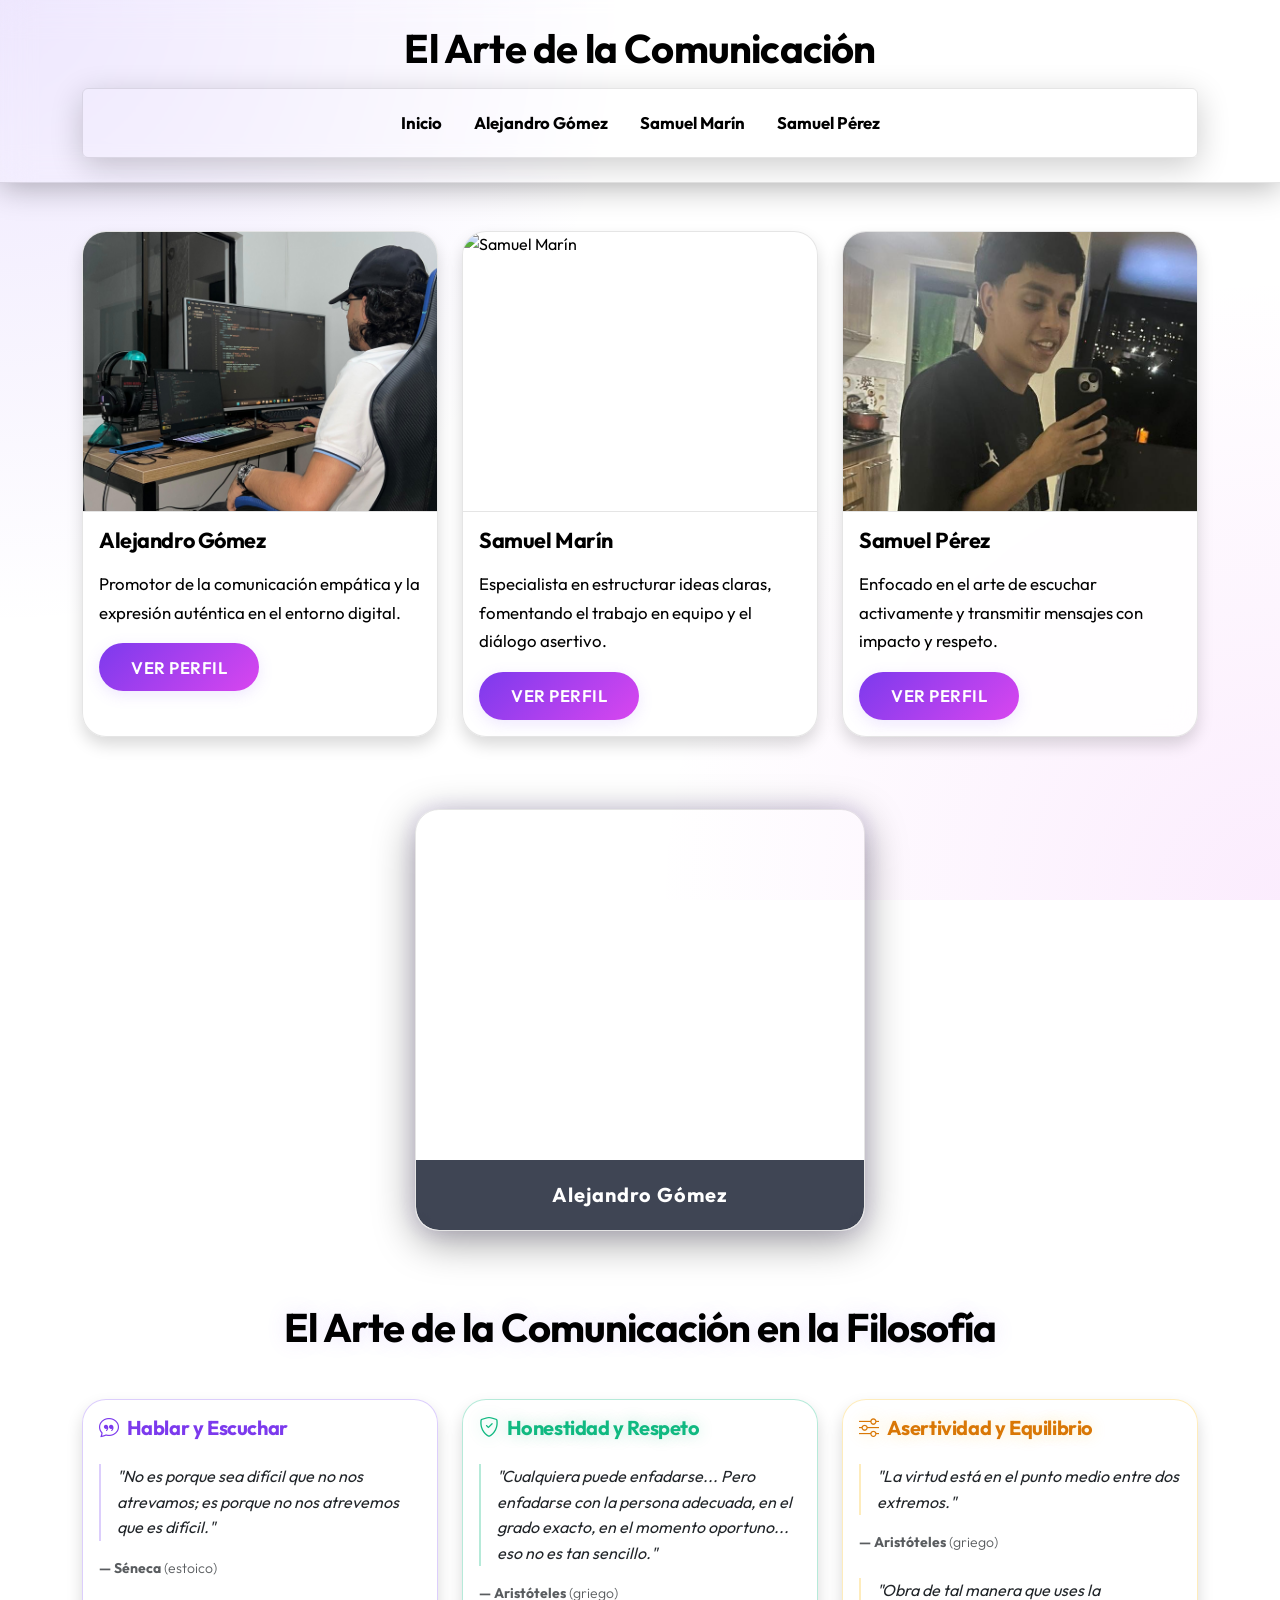
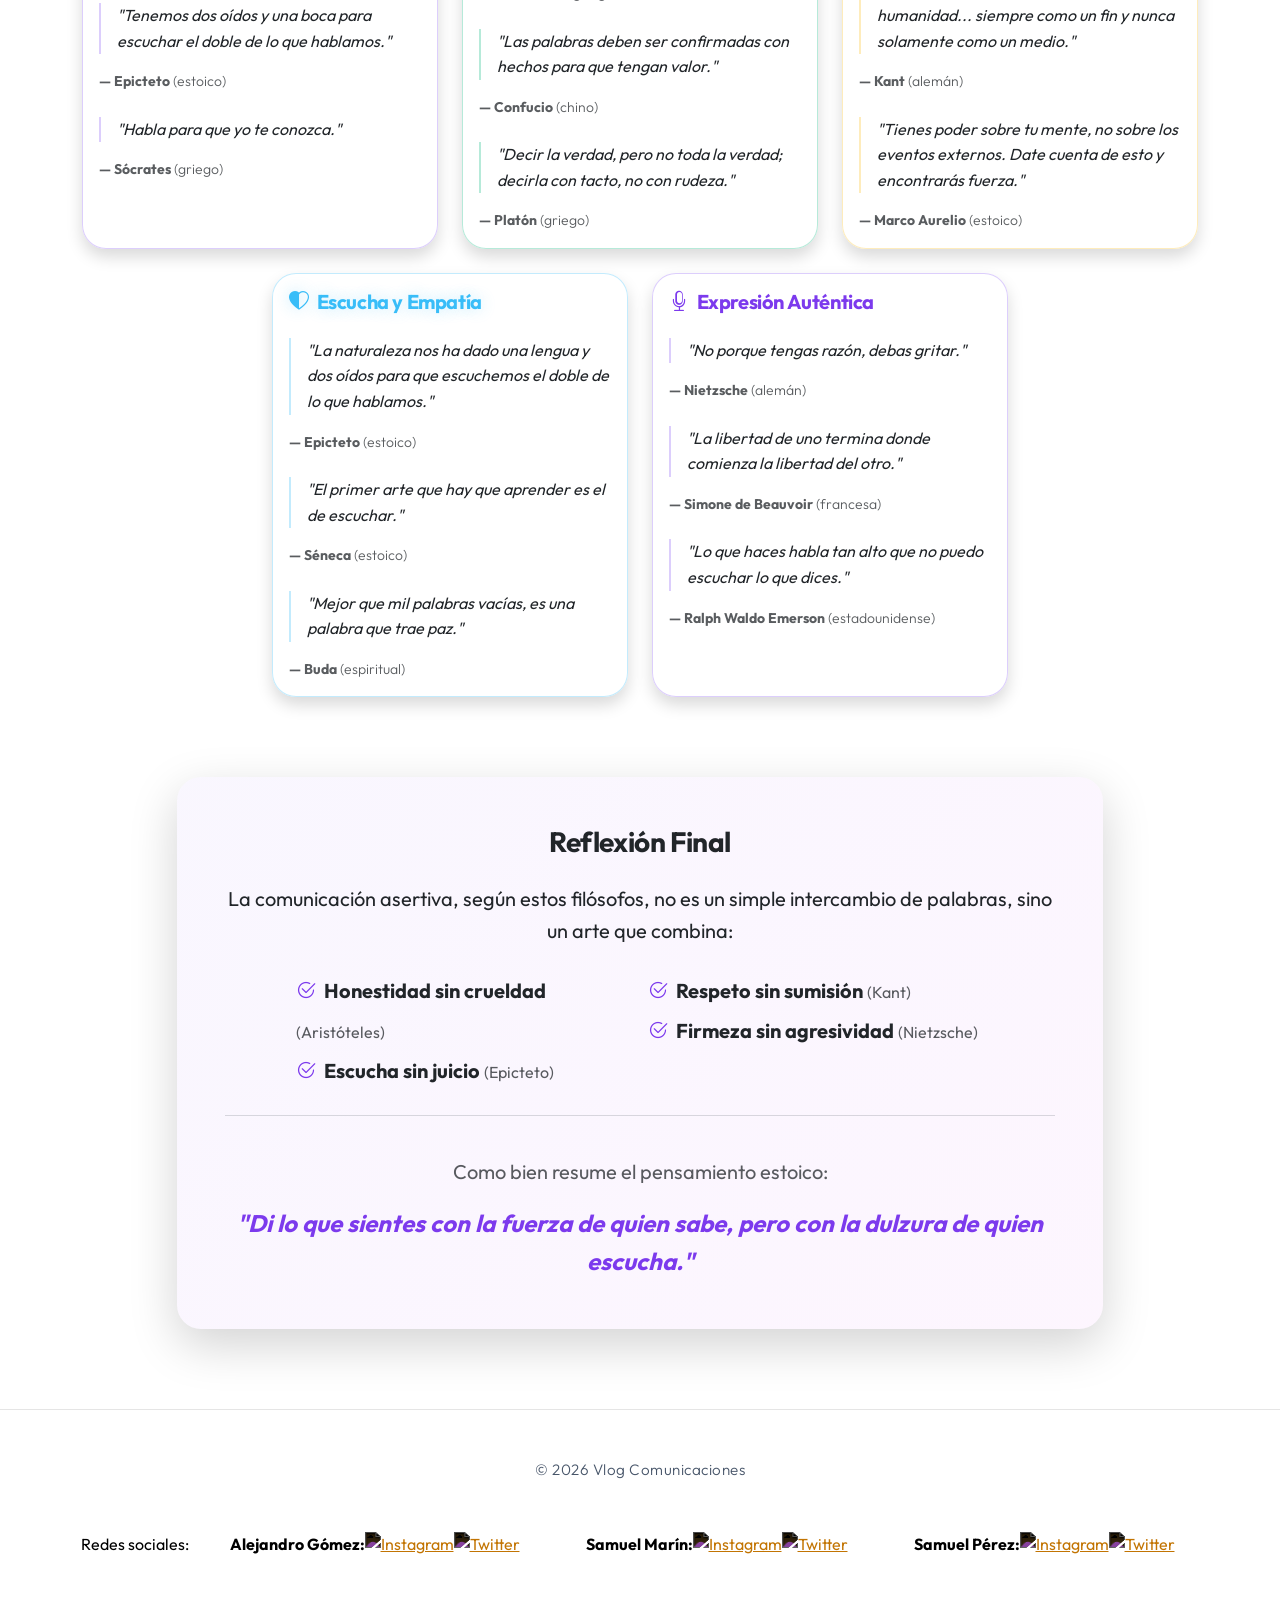
==== index.html @ f5688057 "Version 3" ====
<!DOCTYPE html>
<html lang="es">

<head>
    <meta charset="UTF-8">
    <meta name="viewport" content="width=device-width, initial-scale=1.0">
    <title>Vlog: El Arte de la Comunicación</title>
    <link href="https://cdn.jsdelivr.net/npm/bootstrap@5.3.2/dist/css/bootstrap.min.css" rel="stylesheet">
    <link rel="stylesheet" href="styles.css">
    <link rel="stylesheet" href="https://cdn.jsdelivr.net/npm/bootstrap-icons@1.11.3/font/bootstrap-icons.min.css">
    <script src="script.js"></script>
</head>

<body>
    <header class="bg-primary text-white py-4 mb-4">
        <div class="container">
            <a href="index.html" class="text-decoration-none d-block text-center">
                <h1 class="mb-3 fw-bolder text-center">El Arte de la Comunicación</h1>
            </a>
            <nav class="navbar navbar-expand-lg navbar-dark bg-primary rounded">
                <div class="container-fluid">
                    <a class="navbar-brand d-lg-none" href="index.html">Menú</a>
                    <button class="navbar-toggler" type="button" data-bs-toggle="collapse"
                        data-bs-target="#navbarIntegrantes" aria-controls="navbarIntegrantes" aria-expanded="false"
                        aria-label="Toggle navigation">
                        <span class="navbar-toggler-icon"></span>
                    </button>
                    <div class="collapse navbar-collapse" id="navbarIntegrantes">
                        <ul class="navbar-nav mx-auto mb-2 mb-lg-0 gap-3">
                            <li class="nav-item">
                                <a class="nav-link fw-bold" href="index.html">Inicio</a>
                            </li>
                            <li class="nav-item">
                                <a class="nav-link fw-bold" href="alejandro-gomez.html">Alejandro Gómez</a>
                            </li>
                            <li class="nav-item">
                                <a class="nav-link fw-bold" href="samuel-marin.html">Samuel Marín</a>
                            </li>
                            <li class="nav-item">
                                <a class="nav-link fw-bold" href="samuel-perez.html">Samuel Pérez</a>
                            </li>
                        </ul>
                    </div>
                </div>
            </nav>
        </div>
    </header>
    <main class="container my-5">
        <div class="row justify-content-center mb-5">
            <div class="col-md-4 mb-4">
                <div class="card h-100 shadow">
                    <img src="Alejo4.jpeg" class="card-img-top img-card-fixed" alt="Alejandro Gómez">
                    <div class="card-body">
                        <h5 class="card-title">Alejandro Gómez</h5>
                        <p class="card-text">Promotor de la comunicación empática y la expresión auténtica en el entorno
                            digital.</p>
                        <a href="alejandro-gomez.html" class="btn btn-primary">Ver perfil</a>
                    </div>
                </div>
            </div>
            <div class="col-md-4 mb-4">
                <div class="card h-100 shadow">
                    <img src="SamuelM.png" class="card-img-top img-card-fixed" alt="Samuel Marín">
                    <div class="card-body">
                        <h5 class="card-title">Samuel Marín</h5>
                        <p class="card-text">Especialista en estructurar ideas claras, fomentando el trabajo en equipo y
                            el diálogo asertivo.</p>
                        <a href="samuel-marin.html" class="btn btn-primary">Ver perfil</a>
                    </div>
                </div>
            </div>
            <div class="col-md-4 mb-4">
                <div class="card h-100 shadow">
                    <img src="SamuelP.jpg" class="card-img-top img-card-fixed" alt="Samuel Pérez">
                    <div class="card-body">
                        <h5 class="card-title">Samuel Pérez</h5>
                        <p class="card-text">Enfocado en el arte de escuchar activamente y transmitir mensajes con
                            impacto y respeto.</p>
                        <a href="samuel-perez.html" class="btn btn-primary">Ver perfil</a>
                    </div>
                </div>
            </div>
        </div>
        <!-- Slider de fotos de los integrantes -->
        <div class="d-flex justify-content-center my-5">
            <div id="sliderFotos" class="slider-fotos">
                <img id="sliderImg" src="Alejo3.png" alt="Foto integrante"
                    class="img-fluid rounded shadow slider-img-fixed">
                <div class="slider-caption text-center mt-2" id="sliderCaption">Alejandro Gómez</div>
            </div>
        </div>

        <!-- Nueva sección de Frases Filosóficas -->
        <section class="mt-5 pt-4">
            <h2 class="text-center mb-5 fw-bold display-6"
                style="letter-spacing: -1px; text-shadow: 0 0 20px var(--primary-glow);">El Arte de la Comunicación en
                la Filosofía</h2>
            <div class="row justify-content-center g-4">

                <div class="col-md-6 col-lg-4">
                    <div class="card h-100 shadow border-primary">
                        <div class="card-body">
                            <h4 class="card-title text-primary mb-4" style="font-size: 1.25rem;"><i
                                    class="bi bi-chat-quote me-2"></i>Hablar y Escuchar</h4>
                            <blockquote class="mb-4">
                                <p class="fst-italic text-dark border-start border-2 border-primary ps-3">"No es porque
                                    sea difícil que no nos atrevamos; es porque no nos atrevemos que es difícil."</p>
                                <div class="text-muted mt-2 small fw-bold">— Séneca <span
                                        class="fw-light">(estoico)</span></div>
                            </blockquote>
                            <blockquote class="mb-4">
                                <p class="fst-italic text-dark border-start border-2 border-primary ps-3">"Tenemos dos
                                    oídos y una boca para escuchar el doble de lo que hablamos."</p>
                                <div class="text-muted mt-2 small fw-bold">— Epicteto <span
                                        class="fw-light">(estoico)</span></div>
                            </blockquote>
                            <blockquote class="mb-0">
                                <p class="fst-italic text-dark border-start border-2 border-primary ps-3">"Habla para
                                    que yo te conozca."</p>
                                <div class="text-muted mt-2 small fw-bold">— Sócrates <span
                                        class="fw-light">(griego)</span></div>
                            </blockquote>
                        </div>
                    </div>
                </div>

                <div class="col-md-6 col-lg-4">
                    <div class="card h-100 shadow border-success">
                        <div class="card-body">
                            <h4 class="card-title text-success mb-4" style="font-size: 1.25rem;"><i
                                    class="bi bi-shield-check me-2"></i>Honestidad y Respeto</h4>
                            <blockquote class="mb-4">
                                <p class="fst-italic text-dark border-start border-2 border-success ps-3">"Cualquiera
                                    puede enfadarse... Pero enfadarse con la persona adecuada, en el grado exacto, en el
                                    momento oportuno... eso no es tan sencillo."</p>
                                <div class="text-muted mt-2 small fw-bold">— Aristóteles <span
                                        class="fw-light">(griego)</span></div>
                            </blockquote>
                            <blockquote class="mb-4">
                                <p class="fst-italic text-dark border-start border-2 border-success ps-3">"Las palabras
                                    deben ser confirmadas con hechos para que tengan valor."</p>
                                <div class="text-muted mt-2 small fw-bold">— Confucio <span
                                        class="fw-light">(chino)</span></div>
                            </blockquote>
                            <blockquote class="mb-0">
                                <p class="fst-italic text-dark border-start border-2 border-success ps-3">"Decir la
                                    verdad, pero no toda la verdad; decirla con tacto, no con rudeza."</p>
                                <div class="text-muted mt-2 small fw-bold">— Platón <span
                                        class="fw-light">(griego)</span></div>
                            </blockquote>
                        </div>
                    </div>
                </div>

                <div class="col-md-6 col-lg-4">
                    <div class="card h-100 shadow border-warning">
                        <div class="card-body">
                            <h4 class="card-title text-warning mb-4" style="font-size: 1.25rem;"><i
                                    class="bi bi-sliders me-2"></i>Asertividad y Equilibrio</h4>
                            <blockquote class="mb-4">
                                <p class="fst-italic text-dark border-start border-2 border-warning ps-3">"La virtud
                                    está en el punto medio entre dos extremos."</p>
                                <div class="text-muted mt-2 small fw-bold">— Aristóteles <span
                                        class="fw-light">(griego)</span></div>
                            </blockquote>
                            <blockquote class="mb-4">
                                <p class="fst-italic text-dark border-start border-2 border-warning ps-3">"Obra de tal
                                    manera que uses la humanidad... siempre como un fin y nunca solamente como un
                                    medio."</p>
                                <div class="text-muted mt-2 small fw-bold">— Kant <span class="fw-light">(alemán)</span>
                                </div>
                            </blockquote>
                            <blockquote class="mb-0">
                                <p class="fst-italic text-dark border-start border-2 border-warning ps-3">"Tienes poder
                                    sobre tu mente, no sobre los eventos externos. Date cuenta de esto y encontrarás
                                    fuerza."</p>
                                <div class="text-muted mt-2 small fw-bold">— Marco Aurelio <span
                                        class="fw-light">(estoico)</span></div>
                            </blockquote>
                        </div>
                    </div>
                </div>

                <div class="col-md-6 col-lg-4">
                    <div class="card h-100 shadow border-info">
                        <div class="card-body">
                            <h4 class="card-title text-info mb-4" style="font-size: 1.25rem;"><i
                                    class="bi bi-heart-half me-2"></i>Escucha y Empatía</h4>
                            <blockquote class="mb-4">
                                <p class="fst-italic text-dark border-start border-2 border-info ps-3">"La naturaleza
                                    nos ha dado una lengua y dos oídos para que escuchemos el doble de lo que hablamos."
                                </p>
                                <div class="text-muted mt-2 small fw-bold">— Epicteto <span
                                        class="fw-light">(estoico)</span></div>
                            </blockquote>
                            <blockquote class="mb-4">
                                <p class="fst-italic text-dark border-start border-2 border-info ps-3">"El primer arte
                                    que hay que aprender es el de escuchar."</p>
                                <div class="text-muted mt-2 small fw-bold">— Séneca <span
                                        class="fw-light">(estoico)</span></div>
                            </blockquote>
                            <blockquote class="mb-0">
                                <p class="fst-italic text-dark border-start border-2 border-info ps-3">"Mejor que mil
                                    palabras vacías, es una palabra que trae paz."</p>
                                <div class="text-muted mt-2 small fw-bold">— Buda <span
                                        class="fw-light">(espiritual)</span></div>
                            </blockquote>
                        </div>
                    </div>
                </div>

                <div class="col-md-6 col-lg-4">
                    <div class="card h-100 shadow border-primary">
                        <div class="card-body">
                            <h4 class="card-title text-primary mb-4" style="font-size: 1.25rem;"><i
                                    class="bi bi-mic me-2"></i>Expresión Auténtica</h4>
                            <blockquote class="mb-4">
                                <p class="fst-italic text-dark border-start border-2 border-primary ps-3">"No porque
                                    tengas razón, debas gritar."</p>
                                <div class="text-muted mt-2 small fw-bold">— Nietzsche <span
                                        class="fw-light">(alemán)</span></div>
                            </blockquote>
                            <blockquote class="mb-4">
                                <p class="fst-italic text-dark border-start border-2 border-primary ps-3">"La libertad
                                    de uno termina donde comienza la libertad del otro."</p>
                                <div class="text-muted mt-2 small fw-bold">— Simone de Beauvoir <span
                                        class="fw-light">(francesa)</span></div>
                            </blockquote>
                            <blockquote class="mb-0">
                                <p class="fst-italic text-dark border-start border-2 border-primary ps-3">"Lo que haces
                                    habla tan alto que no puedo escuchar lo que dices."</p>
                                <div class="text-muted mt-2 small fw-bold">— Ralph Waldo Emerson <span
                                        class="fw-light">(estadounidense)</span></div>
                            </blockquote>
                        </div>
                    </div>
                </div>

            </div>
        </section>

        <!-- Reflexión Final -->
        <div class="row justify-content-center mt-5 mb-4">
            <div class="col-lg-10">
                <div class="card shadow-lg border-0"
                    style="background: linear-gradient(135deg, rgba(139, 92, 246, 0.05), rgba(217, 70, 239, 0.05)); backdrop-filter: blur(10px);">
                    <div class="card-body p-4 p-md-5 text-center">
                        <h3 class="fw-bold mb-4 text-dark">Reflexión Final</h3>
                        <p class="fs-5 mb-4 text-dark">La comunicación asertiva, según estos filósofos, no es un simple
                            intercambio de palabras, sino un arte que combina:</p>

                        <div class="row justify-content-center text-start mb-4 g-3">
                            <div class="col-md-6 col-lg-5">
                                <ul class="list-unstyled fs-5 mb-0" style="line-height: 2;">
                                    <li class="text-dark"><i
                                            class="bi bi-check2-circle text-primary me-2"></i><strong>Honestidad sin
                                            crueldad</strong> <span class="text-muted fs-6">(Aristóteles)</span></li>
                                    <li class="text-dark"><i
                                            class="bi bi-check2-circle text-primary me-2"></i><strong>Escucha sin
                                            juicio</strong> <span class="text-muted fs-6">(Epicteto)</span></li>
                                </ul>
                            </div>
                            <div class="col-md-6 col-lg-5">
                                <ul class="list-unstyled fs-5 mb-0" style="line-height: 2;">
                                    <li class="text-dark"><i
                                            class="bi bi-check2-circle text-primary me-2"></i><strong>Respeto sin
                                            sumisión</strong> <span class="text-muted fs-6">(Kant)</span></li>
                                    <li class="text-dark"><i
                                            class="bi bi-check2-circle text-primary me-2"></i><strong>Firmeza sin
                                            agresividad</strong> <span class="text-muted fs-6">(Nietzsche)</span></li>
                                </ul>
                            </div>
                        </div>

                        <hr class="my-4 border-secondary opacity-25">

                        <div class="mt-4 pt-3">
                            <p class="fs-5 text-muted mb-3">Como bien resume el pensamiento estoico:</p>
                            <blockquote class="blockquote mb-0">
                                <p class="fst-italic fw-bold fs-4" style="color: #7c3aed;">"Di lo que sientes con la
                                    fuerza de quien sabe, pero con la dulzura de quien escucha."</p>
                            </blockquote>
                        </div>
                    </div>
                </div>
            </div>
        </div>
    </main>
    <footer>
        <p>&copy; 2026 Vlog Comunicaciones</p>
        <div class="redes-footer">
            <span>Redes sociales:</span>
            <div class="redes-integrante">
                <strong>Alejandro Gómez:</strong>
                <a href="https://www.instagram.com/mansa_musa_04/" target="_blank" title="Instagram Alejandro Gómez">
                    <img src="https://cdn.jsdelivr.net/gh/simple-icons/simple-icons/icons/instagram.svg" alt="Instagram"
                        class="icono-red">
                </a>
                <a href="https://twitter.com/alejandrogomez" target="_blank" title="Twitter Alejandro Gómez">
                    <img src="https://cdn.jsdelivr.net/gh/simple-icons/simple-icons/icons/twitter.svg" alt="Twitter"
                        class="icono-red">
                </a>
            </div>
            <div class="redes-integrante">
                <strong>Samuel Marín:</strong>
                <a href="https://instagram.com/samuelmarin" target="_blank" title="Instagram Samuel Marín">
                    <img src="https://cdn.jsdelivr.net/gh/simple-icons/simple-icons/icons/instagram.svg" alt="Instagram"
                        class="icono-red">
                </a>
                <a href="https://twitter.com/samuelmarin" target="_blank" title="Twitter Samuel Marín">
                    <img src="https://cdn.jsdelivr.net/gh/simple-icons/simple-icons/icons/twitter.svg" alt="Twitter"
                        class="icono-red">
                </a>
            </div>
            <div class="redes-integrante">
                <strong>Samuel Pérez:</strong>
                <a href="https://instagram.com/samuelperez" target="_blank" title="Instagram Samuel Pérez">
                    <img src="https://cdn.jsdelivr.net/gh/simple-icons/simple-icons/icons/instagram.svg" alt="Instagram"
                        class="icono-red">
                </a>
                <a href="https://twitter.com/samuelperez" target="_blank" title="Twitter Samuel Pérez">
                    <img src="https://cdn.jsdelivr.net/gh/simple-icons/simple-icons/icons/twitter.svg" alt="Twitter"
                        class="icono-red">
                </a>
            </div>
        </div>
    </footer>

</body>

</html>
<script src="https://cdn.jsdelivr.net/npm/bootstrap@5.3.2/dist/js/bootstrap.bundle.min.js"></script>
---- styles.css ----
@import url('https://fonts.googleapis.com/css2?family=Outfit:wght@300;400;500;600;700;800&family=Inter:wght@300;400;500;600&display=swap');

/* ====== CONFIGURACIÓN BASE Y VARIABLES ====== */
:root {
    --bg-dark: #ffffff;
    --bg-darker: #f8fafc;
    --primary-glow: rgba(139, 92, 246, 0.15);
    --secondary-glow: rgba(217, 70, 239, 0.15);
    --glass-bg: rgba(255, 255, 255, 0.85);
    --glass-border: rgba(0, 0, 0, 0.1);
    --text-light: #000000;
    --text-muted: #475569;
    --accent-gold: #d97706;
    --accent-purple: #7c3aed;
    --accent-pink: #d946ef;
}

body {
    font-family: 'Outfit', 'Inter', sans-serif;
    margin: 0;
    padding: 0;
    background-color: var(--bg-dark);
    background-image: radial-gradient(circle at top left, rgba(139, 92, 246, 0.15) 0%, transparent 40%),
        radial-gradient(circle at bottom right, rgba(217, 70, 239, 0.1) 0%, transparent 40%);
    background-attachment: fixed;
    color: var(--text-light);
    line-height: 1.6;
}

/* ====== TIPOGRAFÍA Y ENCABEZADOS ====== */
h1,
h2,
h3,
h4,
h5,
h6 {
    font-family: 'Outfit', sans-serif;
    font-weight: 700;
    letter-spacing: -0.02em;
    color: #000000;
}

header h1 {
    color: #000000 !important;
    background: none !important;
    -webkit-text-fill-color: initial !important;
    text-shadow: none !important;
}

h1.display-5 {
    background: linear-gradient(135deg, var(--accent-purple), var(--accent-pink));
    -webkit-background-clip: text;
    background-clip: text;
    -webkit-text-fill-color: transparent;
    text-shadow: 0 0 30px var(--primary-glow);
}

/* ====== HEADER Y NAVBAR (REEMPLAZANDO .bg-primary) ====== */
header.bg-primary,
.navbar.bg-primary {
    background: transparent !important;
}

header {
    background: var(--glass-bg);
    backdrop-filter: blur(16px);
    -webkit-backdrop-filter: blur(16px);
    border-bottom: 1px solid var(--glass-border);
    padding: 1.5rem 0 !important;
    position: sticky;
    top: 0;
    z-index: 1000;
    box-shadow: 0 4px 30px rgba(0, 0, 0, 0.3);
}

.navbar {
    background: rgba(15, 23, 42, 0.5) !important;
    backdrop-filter: blur(10px);
    border: 1px solid var(--glass-border);
    border-radius: 1.5rem;
    padding: 0.8rem 1.5rem;
    box-shadow: 0 8px 32px rgba(0, 0, 0, 0.2);
}

.navbar-brand {
    font-weight: 700;
    font-size: 1.4rem;
    color: #000000 !important;
    letter-spacing: 0.5px;
}

.navbar-nav .nav-link {
    color: #000000 !important;
    font-size: 1.05rem;
    font-weight: 500;
    padding: 0.5rem 1.2rem;
    border-radius: 0.8rem;
    transition: all 0.3s cubic-bezier(0.4, 0, 0.2, 1);
}

.navbar-nav .nav-link:hover,
.navbar-nav .nav-link.active {
    color: var(--text-light) !important;
    background: rgba(255, 255, 255, 0.05);
    transform: translateY(-2px);
    text-shadow: 0 0 12px rgba(255, 255, 255, 0.3);
}

.navbar-toggler {
    border-color: var(--glass-border);
}

.navbar-toggler-icon {
    filter: invert(1);
}

/* ====== CONTENEDOR PRINCIPAL ====== */
main.container {
    position: relative;
    z-index: 1;
}

/* ====== CARDS (GLASSMORPHISM) ====== */
.card {
    background: var(--glass-bg);
    backdrop-filter: blur(12px);
    -webkit-backdrop-filter: blur(12px);
    border: 1px solid var(--glass-border);
    border-radius: 1.5rem;
    box-shadow: 0 8px 32px rgba(0, 0, 0, 0.2);
    overflow: hidden;
    transition: all 0.4s cubic-bezier(0.175, 0.885, 0.32, 1.275);
    color: var(--text-light);
}

.card:hover {
    transform: translateY(-8px) scale(1.02);
    box-shadow: 0 15px 40px rgba(0, 0, 0, 0.4), 0 0 20px var(--primary-glow);
    border-color: rgba(139, 92, 246, 0.3);
}

.card-title {
    font-weight: 700;
    font-size: 1.35rem;
    color: #000000;
    margin-bottom: 1rem;
}

.card-title.text-primary {
    color: var(--accent-purple) !important;
}

.card-title.text-success {
    color: #10b981 !important;
    text-shadow: 0 0 15px rgba(16, 185, 129, 0.3);
}

.card-title.text-info {
    color: #38bdf8 !important;
    text-shadow: 0 0 15px rgba(56, 189, 248, 0.3);
}

.card-title.text-warning {
    color: var(--accent-gold) !important;
    text-shadow: 0 0 15px rgba(251, 191, 36, 0.3);
}

.card-text {
    color: var(--text-light);
    font-size: 1.05rem;
    line-height: 1.7;
}

/* Imágenes fijas para las cards */
.img-card-fixed,
.slider-img-fixed {
    object-fit: cover;
    width: 100%;
    height: 280px;
    border-bottom: 1px solid var(--glass-border);
    transition: transform 0.5s ease, opacity 0.4s ease-in-out;
}

.card:hover .img-card-fixed {
    transform: scale(1.05);
}

.img-thumbnail.rounded-circle {
    border: 3px solid var(--accent-purple);
    padding: 0.25rem;
    background-color: var(--glass-bg);
    box-shadow: 0 0 20px var(--primary-glow);
}

/* ====== BOTONES ====== */
.btn-primary {
    background: linear-gradient(135deg, var(--accent-purple) 0%, var(--accent-pink) 100%);
    border: none;
    border-radius: 2rem;
    padding: 0.7rem 2rem;
    font-weight: 600;
    font-size: 1.05rem;
    color: #fff;
    letter-spacing: 0.5px;
    box-shadow: 0 4px 15px var(--primary-glow);
    transition: all 0.3s ease;
    text-transform: uppercase;
}

.btn-primary:hover,
.btn-primary:active,
.btn-primary:focus {
    background: linear-gradient(135deg, var(--accent-pink) 0%, var(--accent-purple) 100%);
    transform: translateY(-3px);
    box-shadow: 0 8px 25px var(--secondary-glow);
    color: #fff !important;
}

/* ====== LIST GROUP (Ajustes para evidencias) ====== */
.list-group-item {
    background: transparent !important;
    border: none;
    border-bottom: 1px solid var(--glass-border);
    padding: 1.2rem 1rem;
    transition: all 0.3s ease;
}

.list-group-item:last-child {
    border-bottom: none;
}

.list-group-item a {
    color: var(--text-light);
    text-decoration: none;
    font-weight: 500;
    font-size: 1.1rem;
    transition: all 0.2s ease;
    display: inline-block;
}

.list-group-item:hover {
    background: rgba(255, 255, 255, 0.03) !important;
    padding-left: 1.5rem;
}

.list-group-item a:hover {
    color: var(--accent-pink);
    text-shadow: 0 0 10px rgba(217, 70, 239, 0.5);
}

/* ====== SLIDER Y ACORDEONES ====== */
.slider-fotos {
    position: relative;
    width: 100%;
    max-width: 450px;
    margin: 0 auto;
    border-radius: 1.5rem;
    overflow: hidden;
    box-shadow: 0 10px 40px rgba(0, 0, 0, 0.4), 0 0 20px var(--primary-glow);
    border: 1px solid var(--glass-border);
}

.slider-img-fixed {
    height: 350px;
    border-radius: 0;
}

.slider-caption {
    background: rgba(15, 23, 42, 0.8);
    backdrop-filter: blur(10px);
    padding: 1.2rem;
    font-size: 1.25rem;
    font-weight: 700;
    color: #fff;
    letter-spacing: 1px;
    margin-top: 0 !important;
}



/* ====== FOOTER ====== */
footer {
    background: transparent !important;
    border-top: 1px solid var(--glass-border);
    padding: 3rem 0 2rem 0 !important;
    margin-top: 5rem !important;
    border-radius: 0 !important;
    box-shadow: none;
    display: flex;
    flex-direction: column;
    align-items: center;
}

footer p {
    font-size: 0.95rem;
    font-weight: 300;
    color: var(--text-muted);
    margin-bottom: 2rem;
    letter-spacing: 0.5px;
    background: none;
    -webkit-text-fill-color: initial;
    text-shadow: none;
}

.redes-footer {
    display: flex;
    flex-wrap: wrap;
    align-items: center;
    justify-content: center;
    gap: 1rem;
    width: 100%;
    padding: 0 1rem;
}

.redes-integrante {
    display: inline-flex;
    align-items: center;
    background: rgba(255, 255, 255, 0.03);
    padding: 0.5rem 1rem;
    border-radius: 2rem;
    border: 1px solid rgba(255, 255, 255, 0.05);
    margin: 0.5rem;
    transition: all 0.3s;
}

.redes-integrante:hover {
    background: rgba(139, 92, 246, 0.1);
    border-color: rgba(139, 92, 246, 0.3);
    box-shadow: 0 0 15px var(--primary-glow);
}

.icono-red {
    width: 24px;
    height: 24px;
    filter: invert(1) brightness(0.8);
    transition: all 0.3s ease;
}

.icono-red:hover {
    filter: invert(1) brightness(1) drop-shadow(0 0 8px var(--accent-pink));
    transform: scale(1.2) rotate(-5deg);
}



/* ====== UTILIDADES ADICIONALES ====== */
.text-primary {
    color: var(--accent-purple) !important;
}

.border-primary {
    border-color: rgba(139, 92, 246, 0.3) !important;
}

.border-success {
    border-color: rgba(16, 185, 129, 0.3) !important;
}

.border-info {
    border-color: rgba(56, 189, 248, 0.3) !important;
}

.border-warning {
    border-color: rgba(251, 191, 36, 0.3) !important;
}

/* Espaciado Premium entre secciones (perfiles de integrantes) */
main section {
    margin-bottom: 5rem !important;
}

/* Responsive adjustments */
@media (max-width: 768px) {

    header,
    footer {
        border-radius: 0;
    }

    .card:hover {
        transform: translateY(-3px);
    }

    .slider-fotos {
        width: 92vw;
    }

    /* Redes responsivas en el footer */
    .redes-footer {
        flex-direction: column;
        gap: 0.8rem;
    }
    
    .redes-integrante {
        width: 100%;
        justify-content: center;
        margin: 0;
    }
}
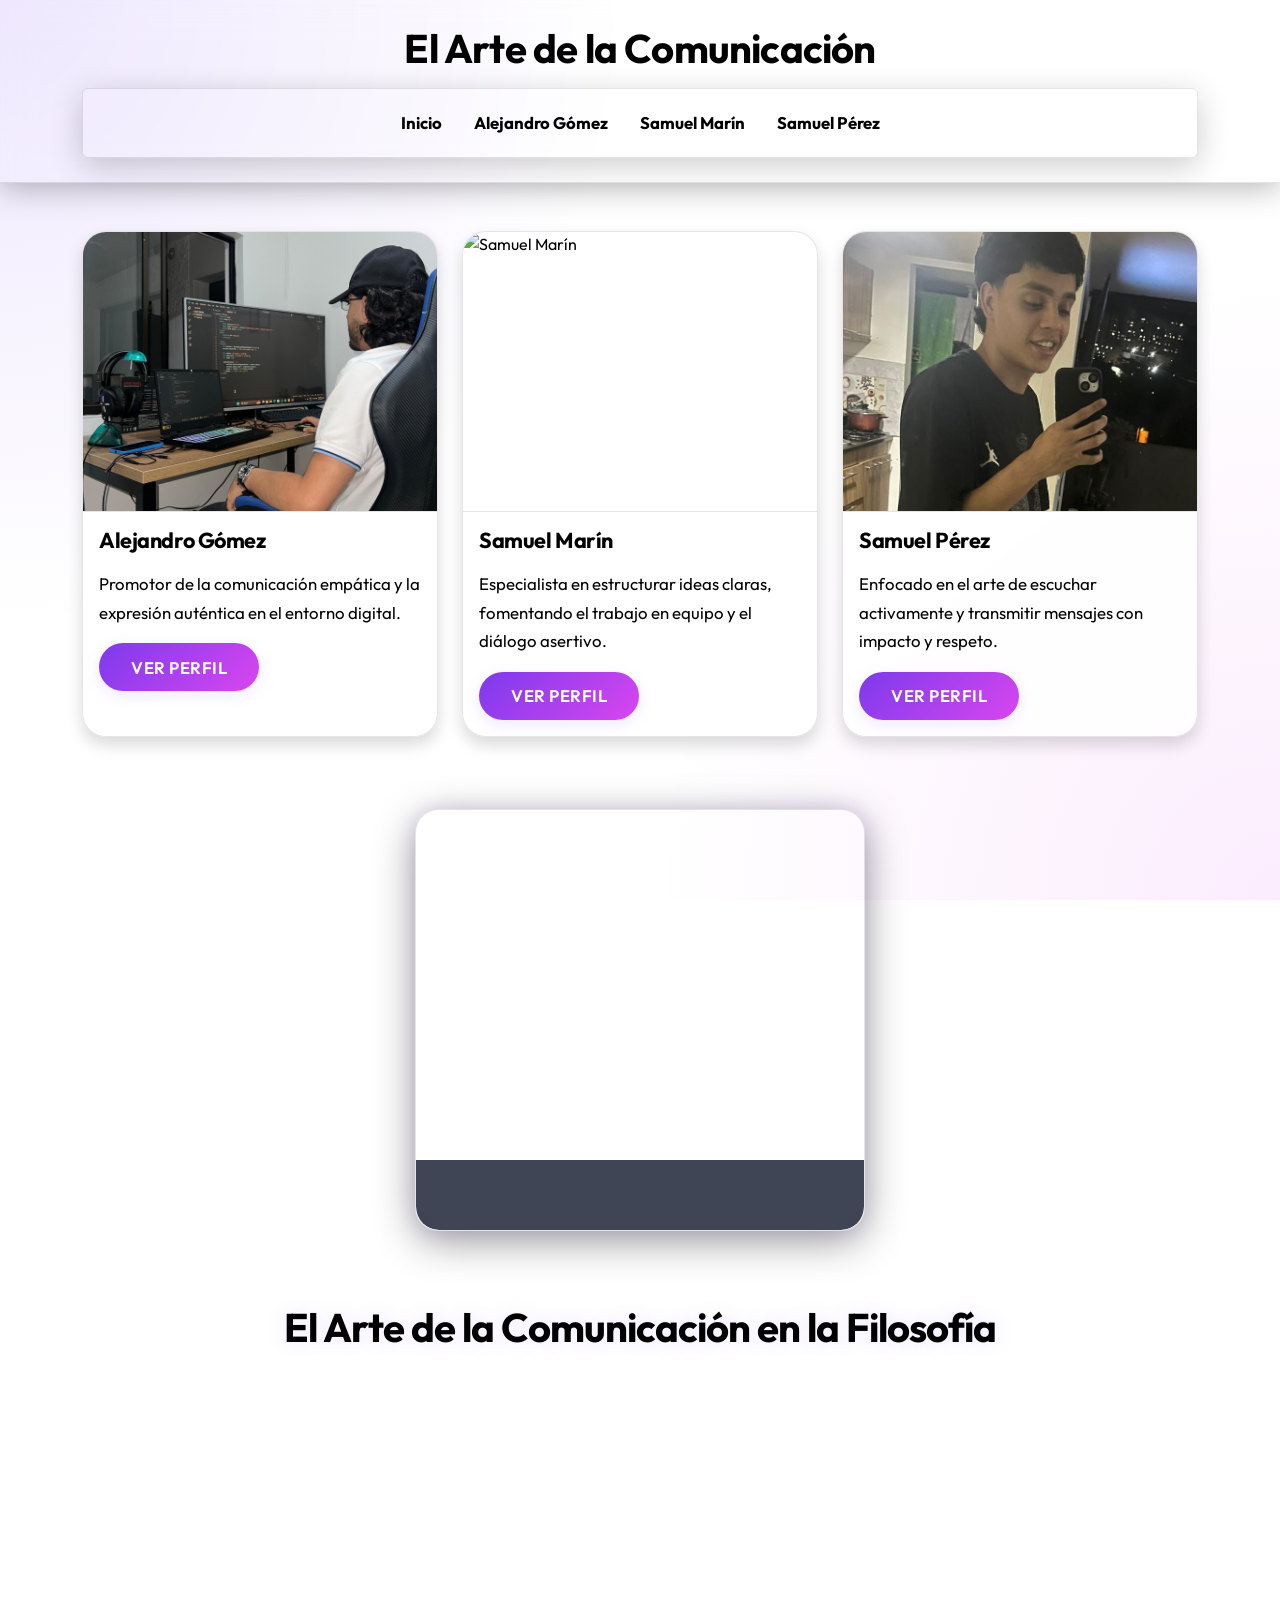
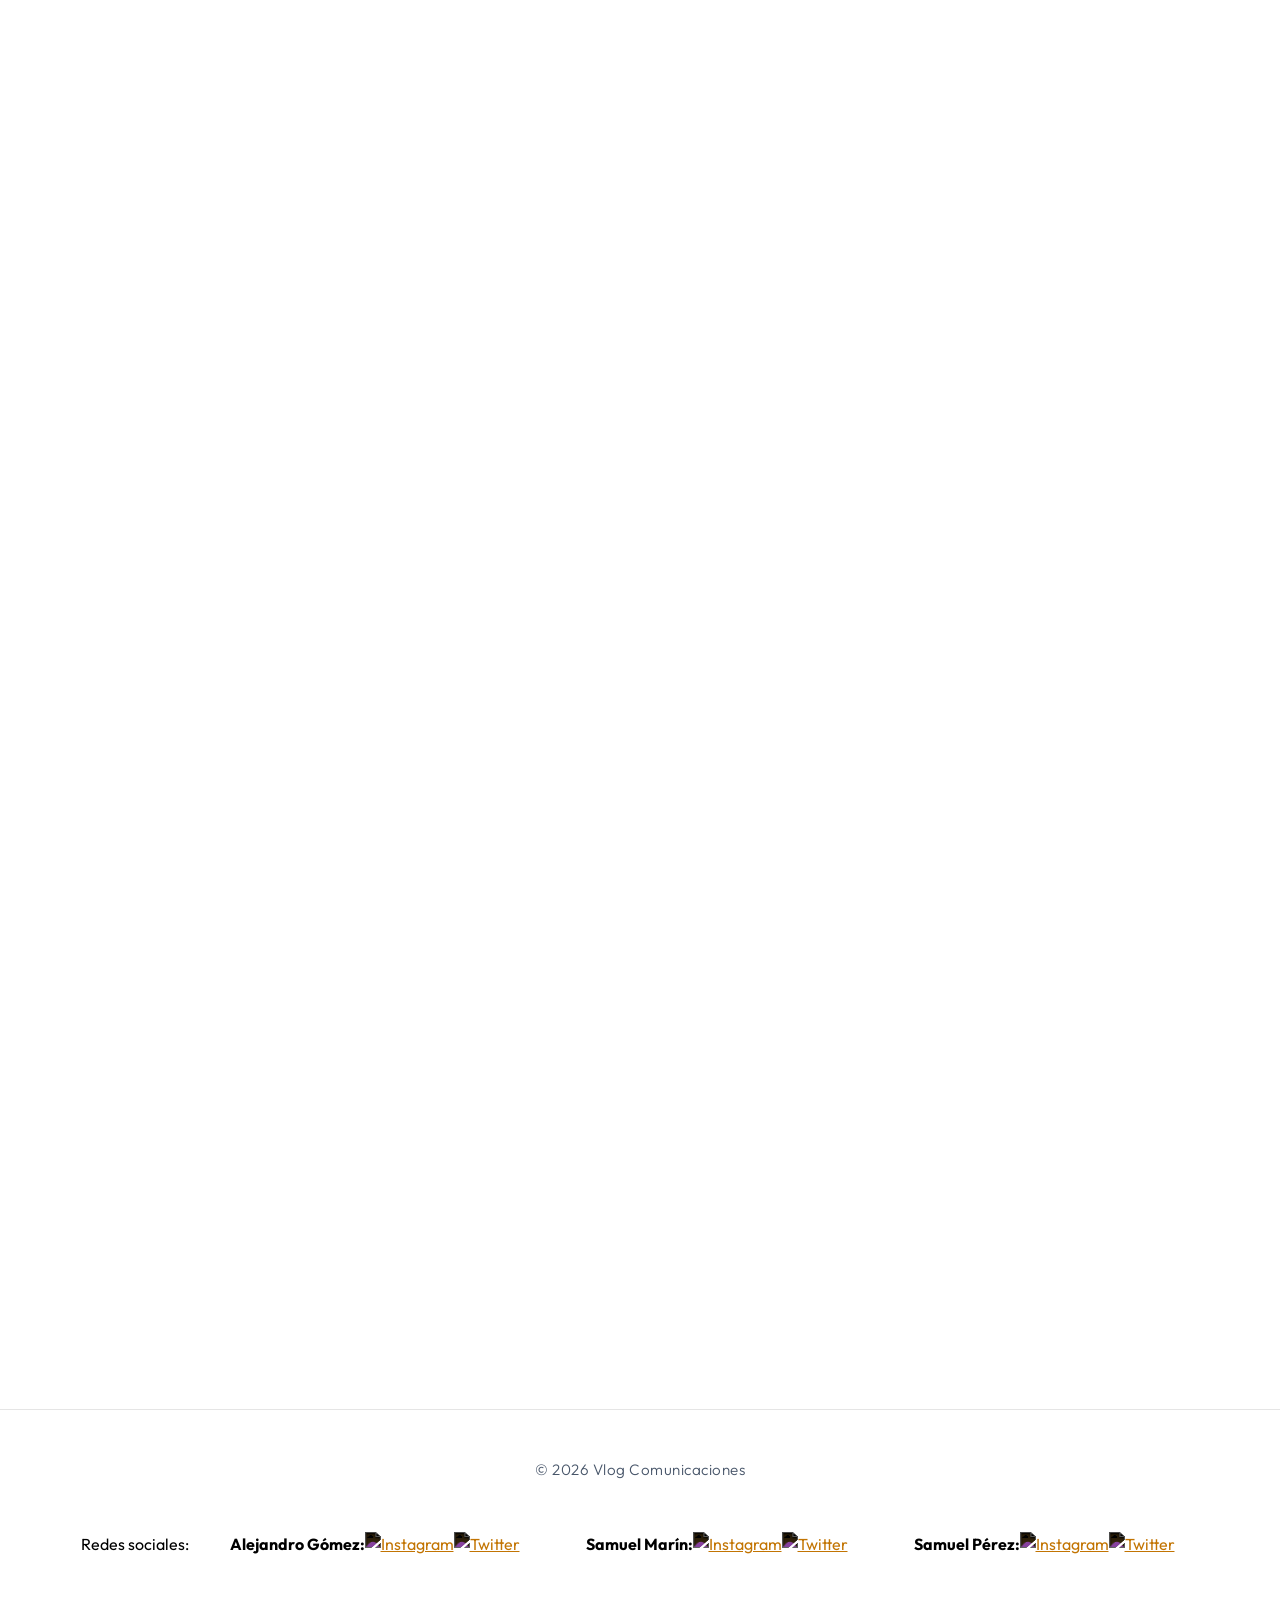
==== commit ce684322: "Version4" ====
--- a/index.html
+++ b/index.html
@@ -314,7 +314,7 @@
             </div>
             <div class="redes-integrante">
                 <strong>Samuel Pérez:</strong>
-                <a href="https://instagram.com/samuelperez" target="_blank" title="Instagram Samuel Pérez">
+                <a href="https://www.instagram.com/0788__spd/" target="_blank" title="Instagram Samuel Pérez">
                     <img src="https://cdn.jsdelivr.net/gh/simple-icons/simple-icons/icons/instagram.svg" alt="Instagram"
                         class="icono-red">
                 </a>
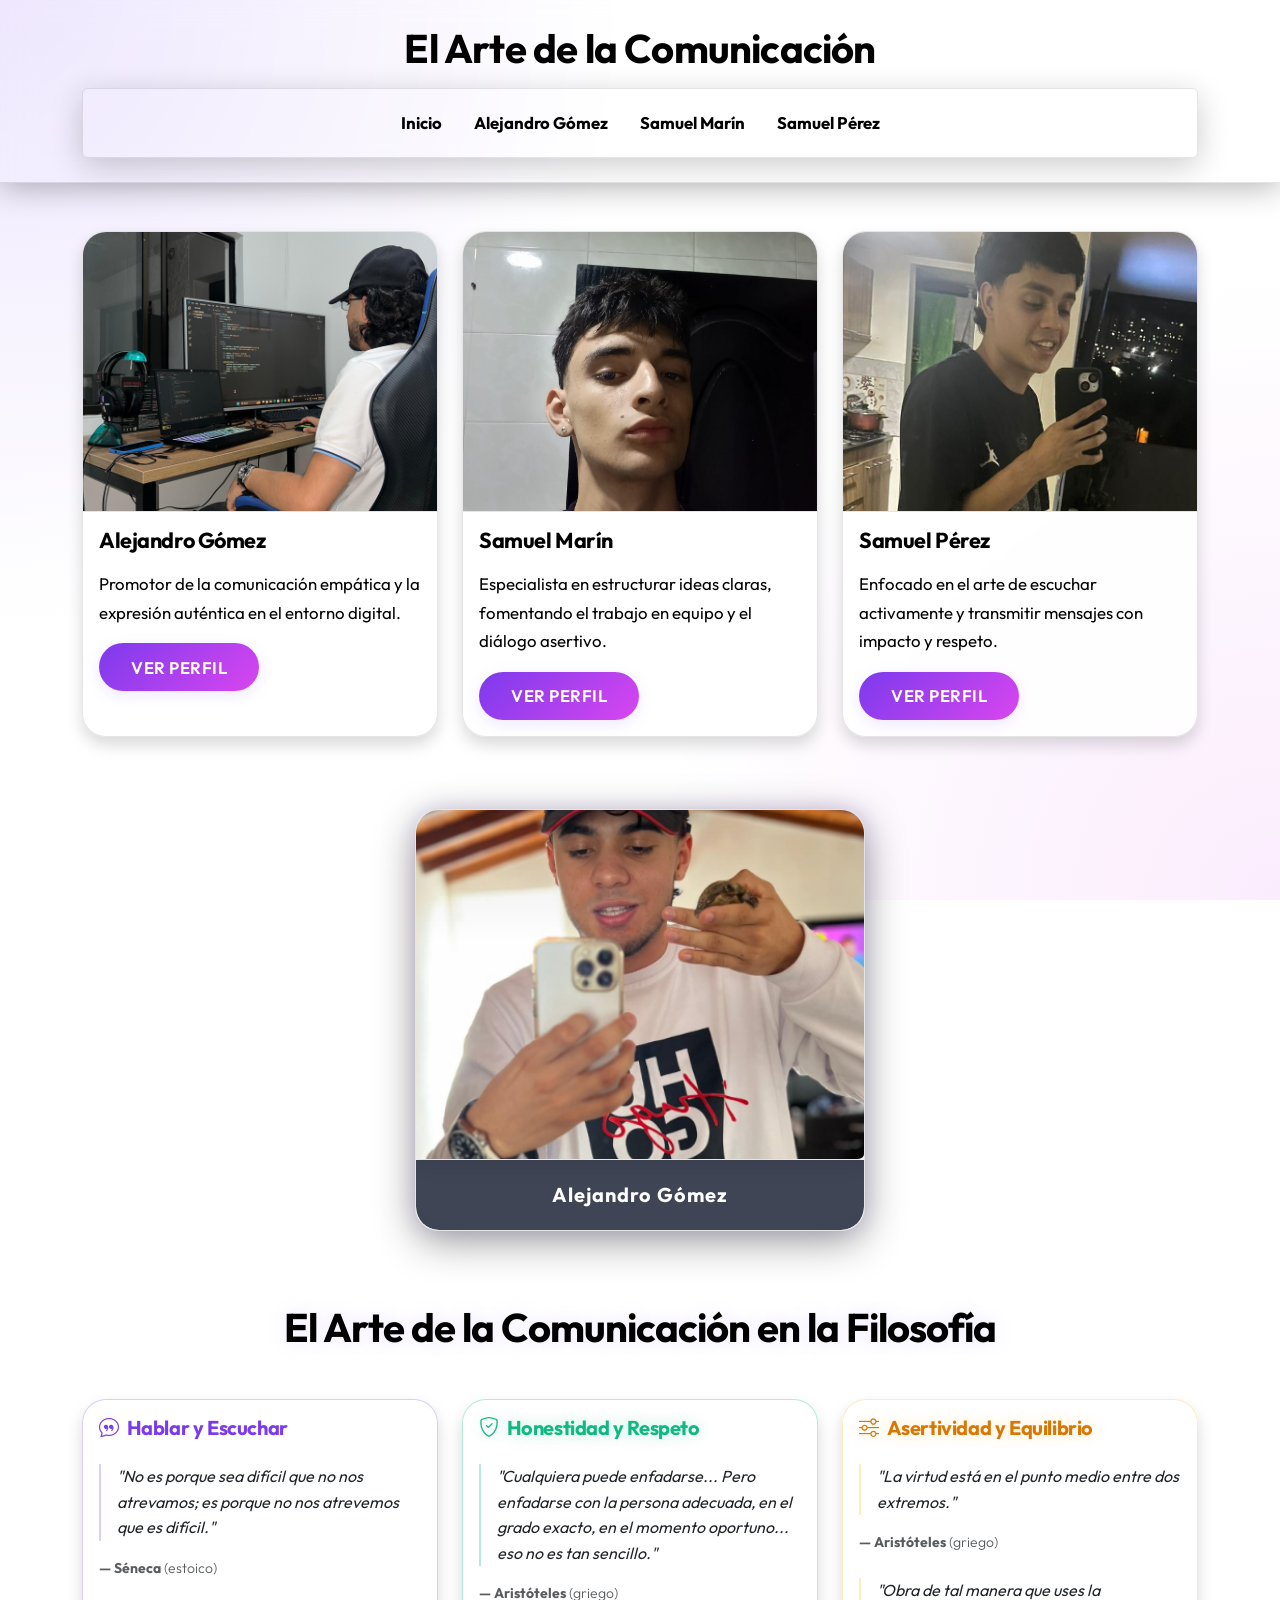
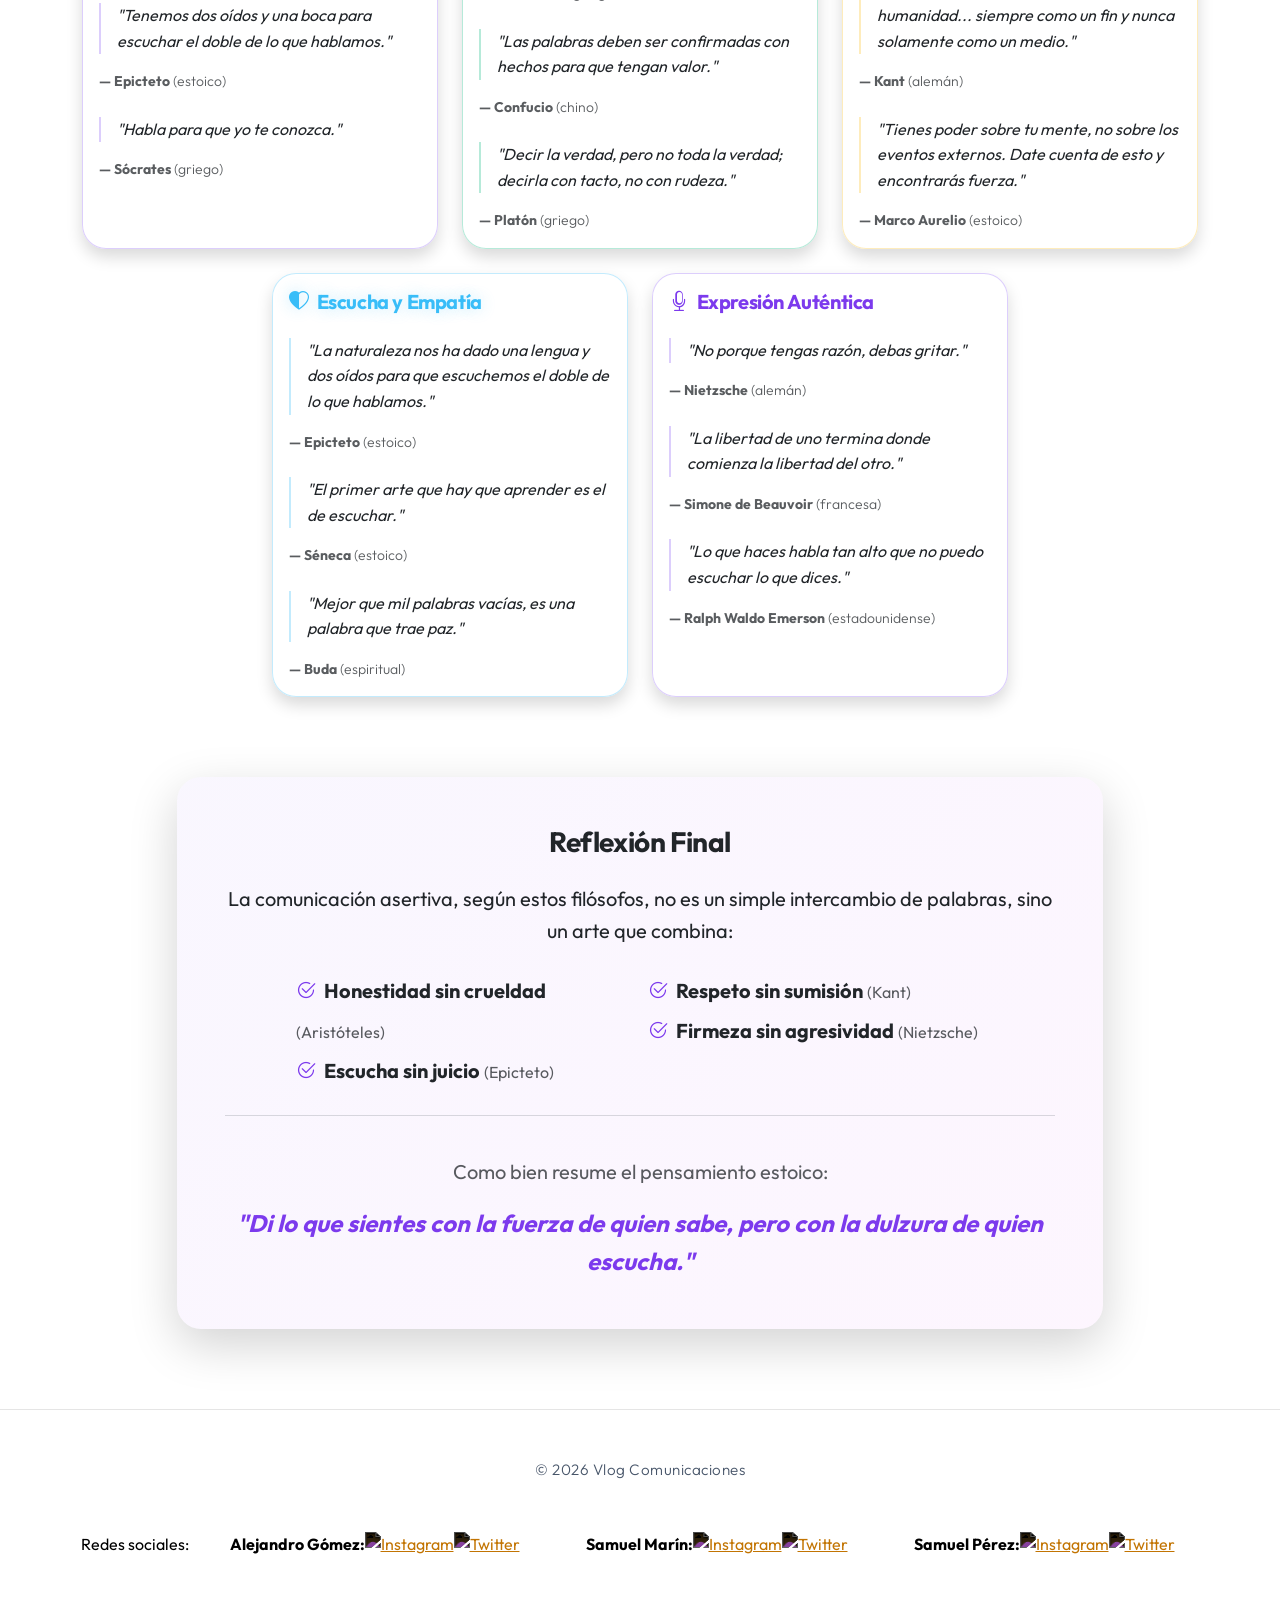
==== commit 1a3f387c: "Version 7" ====
--- a/index.html
+++ b/index.html
@@ -60,7 +60,7 @@
             </div>
             <div class="col-md-4 mb-4">
                 <div class="card h-100 shadow">
-                    <img src="SamuelM.png" class="card-img-top img-card-fixed" alt="Samuel Marín">
+                    <img src="SamuelM.jpg" class="card-img-top img-card-fixed" alt="Samuel Marín">
                     <div class="card-body">
                         <h5 class="card-title">Samuel Marín</h5>
                         <p class="card-text">Especialista en estructurar ideas claras, fomentando el trabajo en equipo y
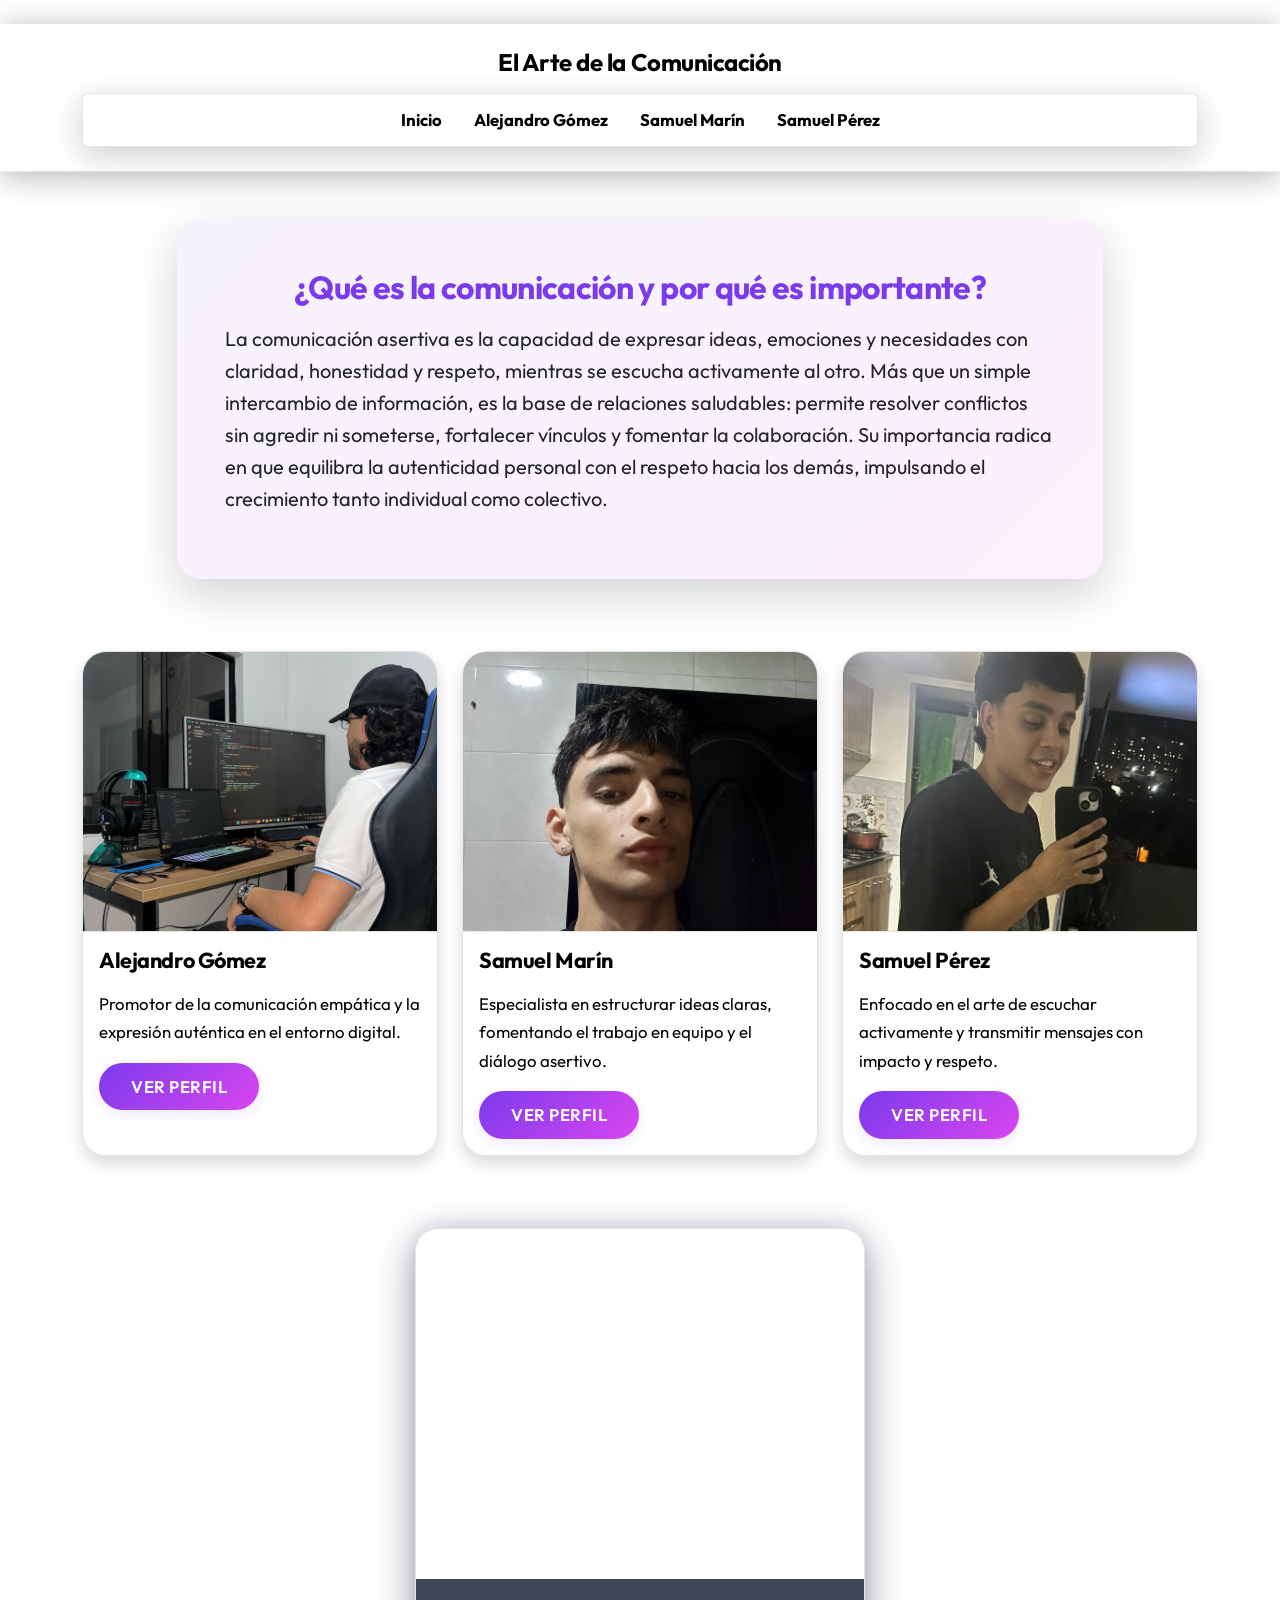
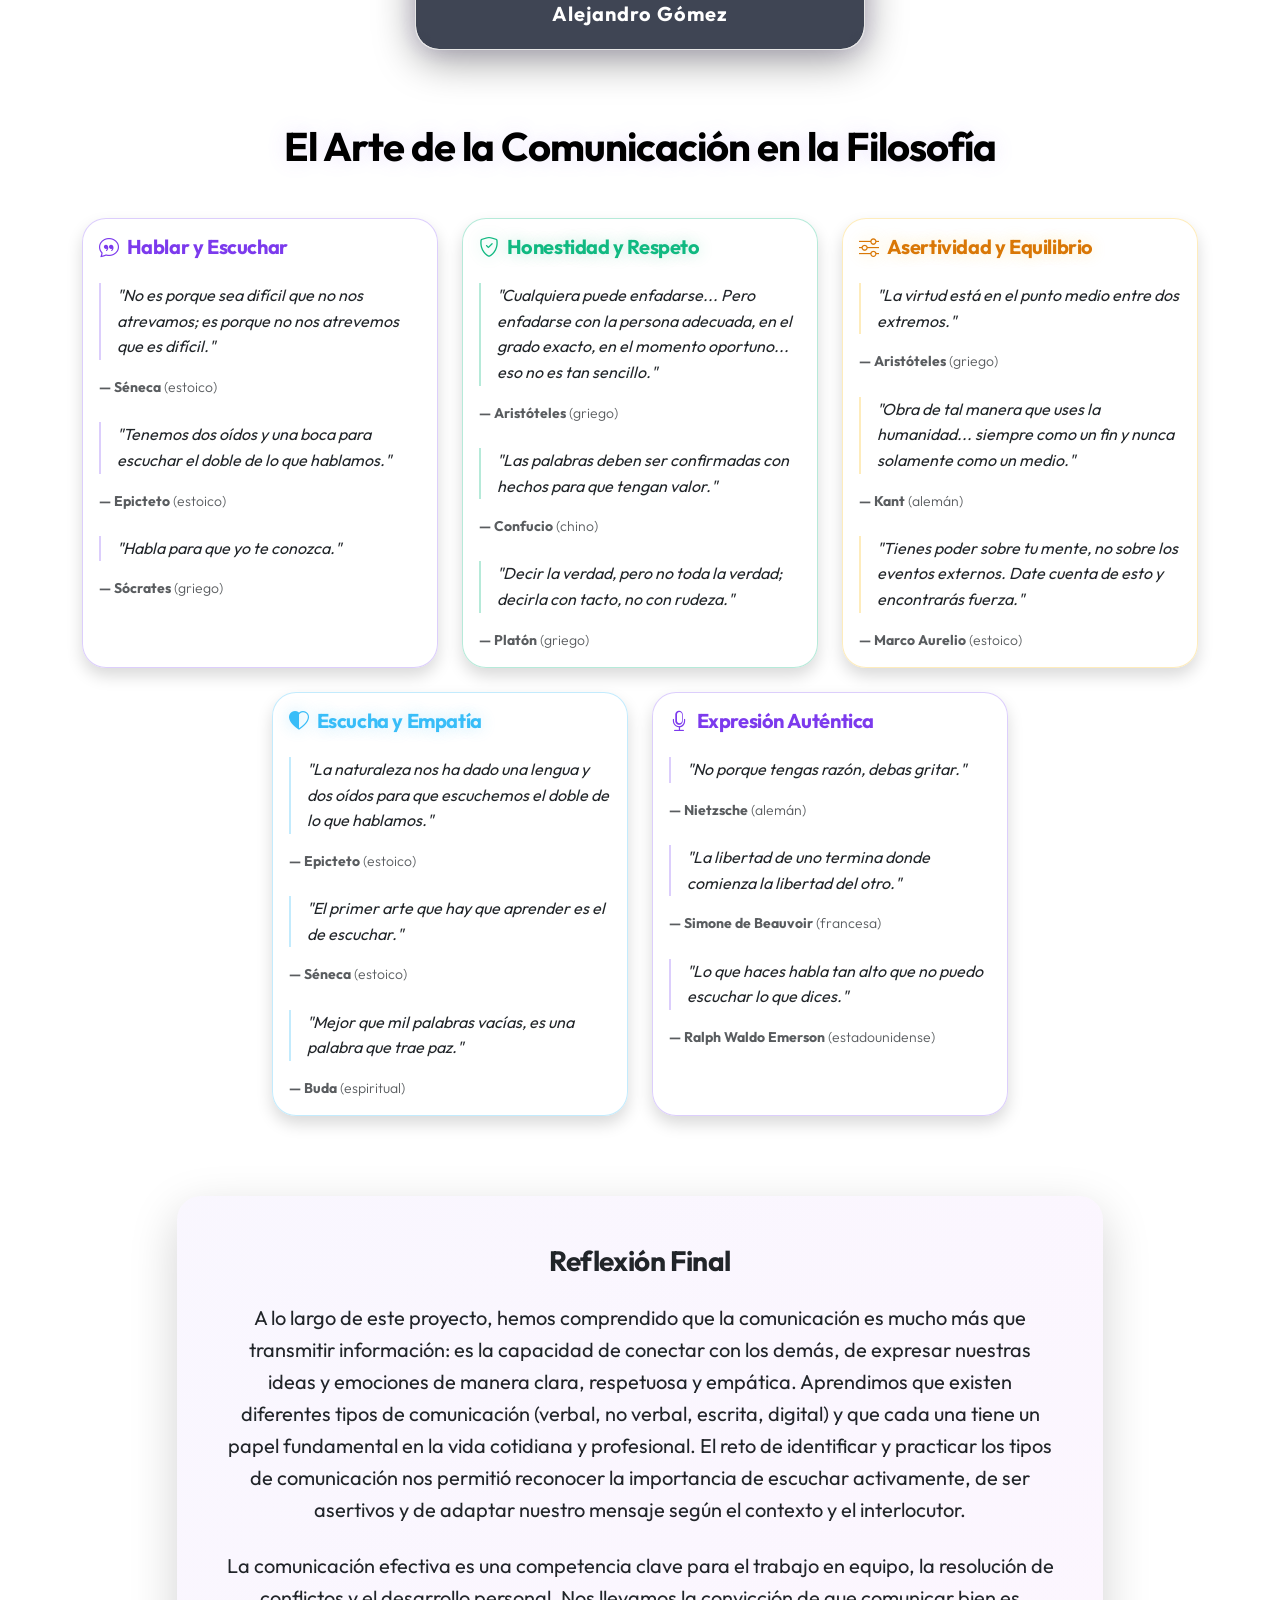
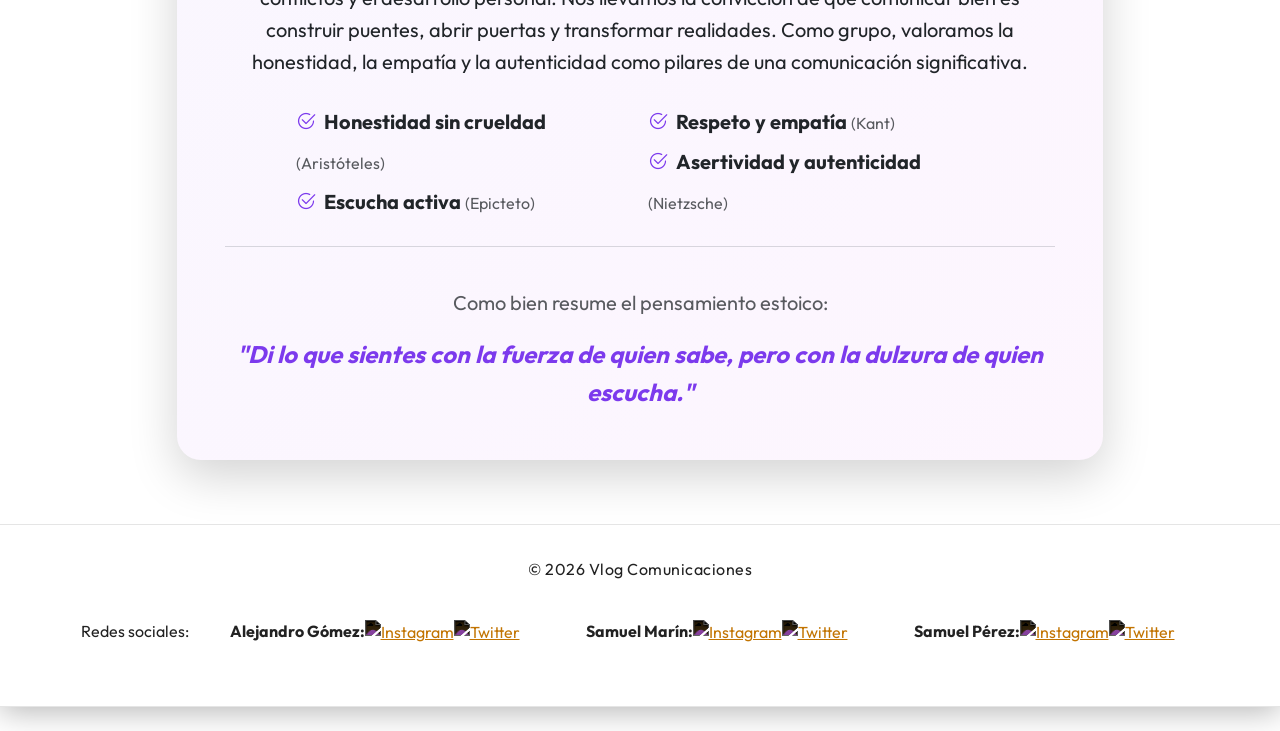
==== commit 4129c9cd: "Version 8" ====
--- a/index.html
+++ b/index.html
@@ -12,6 +12,7 @@
 </head>
 
 <body>
+    <header class="bg-primary text-white py-4 mb-4">
     <header class="bg-primary text-white py-4 mb-4">
         <div class="container">
             <a href="index.html" class="text-decoration-none d-block text-center">
@@ -45,6 +46,19 @@
             </nav>
         </div>
     </header>
+        <!-- Sección de Introducción (ahora después del header) -->
+        <section class="container my-5">
+            <div class="row justify-content-center">
+                <div class="col-lg-10">
+                    <div class="card shadow-lg border-0 mb-4" style="background: linear-gradient(135deg, rgba(139, 92, 246, 0.08), rgba(217, 70, 239, 0.08));">
+                        <div class="card-body p-4 p-md-5">
+                            <h2 class="fw-bold mb-3 text-primary text-center">¿Qué es la comunicación y por qué es importante?</h2>
+                            <p class="fs-5 text-dark">La comunicación asertiva es la capacidad de expresar ideas, emociones y necesidades con claridad, honestidad y respeto, mientras se escucha activamente al otro. Más que un simple intercambio de información, es la base de relaciones saludables: permite resolver conflictos sin agredir ni someterse, fortalecer vínculos y fomentar la colaboración. Su importancia radica en que equilibra la autenticidad personal con el respeto hacia los demás, impulsando el crecimiento tanto individual como colectivo.</p>
+                        </div>
+                    </div>
+                </div>
+            </div>
+        </section>
     <main class="container my-5">
         <div class="row justify-content-center mb-5">
             <div class="col-md-4 mb-4">
@@ -239,46 +253,33 @@
             </div>
         </section>
 
-        <!-- Reflexión Final -->
+        <!-- Reflexión Final Mejorada -->
         <div class="row justify-content-center mt-5 mb-4">
             <div class="col-lg-10">
-                <div class="card shadow-lg border-0"
-                    style="background: linear-gradient(135deg, rgba(139, 92, 246, 0.05), rgba(217, 70, 239, 0.05)); backdrop-filter: blur(10px);">
+                <div class="card shadow-lg border-0" style="background: linear-gradient(135deg, rgba(139, 92, 246, 0.05), rgba(217, 70, 239, 0.05)); backdrop-filter: blur(10px);">
                     <div class="card-body p-4 p-md-5 text-center">
                         <h3 class="fw-bold mb-4 text-dark">Reflexión Final</h3>
-                        <p class="fs-5 mb-4 text-dark">La comunicación asertiva, según estos filósofos, no es un simple
-                            intercambio de palabras, sino un arte que combina:</p>
-
+                        <p class="fs-5 mb-4 text-dark">A lo largo de este proyecto, hemos comprendido que la comunicación es mucho más que transmitir información: es la capacidad de conectar con los demás, de expresar nuestras ideas y emociones de manera clara, respetuosa y empática. Aprendimos que existen diferentes tipos de comunicación (verbal, no verbal, escrita, digital) y que cada una tiene un papel fundamental en la vida cotidiana y profesional. El reto de identificar y practicar los tipos de comunicación nos permitió reconocer la importancia de escuchar activamente, de ser asertivos y de adaptar nuestro mensaje según el contexto y el interlocutor.</p>
+                        <p class="fs-5 mb-4 text-dark">La comunicación efectiva es una competencia clave para el trabajo en equipo, la resolución de conflictos y el desarrollo personal. Nos llevamos la convicción de que comunicar bien es construir puentes, abrir puertas y transformar realidades. Como grupo, valoramos la honestidad, la empatía y la autenticidad como pilares de una comunicación significativa.</p>
                         <div class="row justify-content-center text-start mb-4 g-3">
                             <div class="col-md-6 col-lg-5">
                                 <ul class="list-unstyled fs-5 mb-0" style="line-height: 2;">
-                                    <li class="text-dark"><i
-                                            class="bi bi-check2-circle text-primary me-2"></i><strong>Honestidad sin
-                                            crueldad</strong> <span class="text-muted fs-6">(Aristóteles)</span></li>
-                                    <li class="text-dark"><i
-                                            class="bi bi-check2-circle text-primary me-2"></i><strong>Escucha sin
-                                            juicio</strong> <span class="text-muted fs-6">(Epicteto)</span></li>
+                                    <li class="text-dark"><i class="bi bi-check2-circle text-primary me-2"></i><strong>Honestidad sin crueldad</strong> <span class="text-muted fs-6">(Aristóteles)</span></li>
+                                    <li class="text-dark"><i class="bi bi-check2-circle text-primary me-2"></i><strong>Escucha activa</strong> <span class="text-muted fs-6">(Epicteto)</span></li>
                                 </ul>
                             </div>
                             <div class="col-md-6 col-lg-5">
                                 <ul class="list-unstyled fs-5 mb-0" style="line-height: 2;">
-                                    <li class="text-dark"><i
-                                            class="bi bi-check2-circle text-primary me-2"></i><strong>Respeto sin
-                                            sumisión</strong> <span class="text-muted fs-6">(Kant)</span></li>
-                                    <li class="text-dark"><i
-                                            class="bi bi-check2-circle text-primary me-2"></i><strong>Firmeza sin
-                                            agresividad</strong> <span class="text-muted fs-6">(Nietzsche)</span></li>
+                                    <li class="text-dark"><i class="bi bi-check2-circle text-primary me-2"></i><strong>Respeto y empatía</strong> <span class="text-muted fs-6">(Kant)</span></li>
+                                    <li class="text-dark"><i class="bi bi-check2-circle text-primary me-2"></i><strong>Asertividad y autenticidad</strong> <span class="text-muted fs-6">(Nietzsche)</span></li>
                                 </ul>
                             </div>
                         </div>
-
                         <hr class="my-4 border-secondary opacity-25">
-
                         <div class="mt-4 pt-3">
                             <p class="fs-5 text-muted mb-3">Como bien resume el pensamiento estoico:</p>
                             <blockquote class="blockquote mb-0">
-                                <p class="fst-italic fw-bold fs-4" style="color: #7c3aed;">"Di lo que sientes con la
-                                    fuerza de quien sabe, pero con la dulzura de quien escucha."</p>
+                                <p class="fst-italic fw-bold fs-4" style="color: #7c3aed;">"Di lo que sientes con la fuerza de quien sabe, pero con la dulzura de quien escucha."</p>
                             </blockquote>
                         </div>
                     </div>
--- a/styles.css
+++ b/styles.css
@@ -45,6 +45,8 @@
     background: none !important;
     -webkit-text-fill-color: initial !important;
     text-shadow: none !important;
+    font-size: 1.5rem !important;
+    margin-bottom: 0.5rem !important;
 }
 
 h1.display-5 {
@@ -58,7 +60,7 @@
 /* ====== HEADER Y NAVBAR (REEMPLAZANDO .bg-primary) ====== */
 header.bg-primary,
 .navbar.bg-primary {
-    background: transparent !important;
+    background-color: var(--bg-dark) !important;
 }
 
 header {
@@ -66,7 +68,7 @@
     backdrop-filter: blur(16px);
     -webkit-backdrop-filter: blur(16px);
     border-bottom: 1px solid var(--glass-border);
-    padding: 1.5rem 0 !important;
+    padding: 0.5rem 0 !important;
     position: sticky;
     top: 0;
     z-index: 1000;
@@ -78,7 +80,7 @@
     backdrop-filter: blur(10px);
     border: 1px solid var(--glass-border);
     border-radius: 1.5rem;
-    padding: 0.8rem 1.5rem;
+    padding: 0.3rem 1rem;
     box-shadow: 0 8px 32px rgba(0, 0, 0, 0.2);
 }
 
@@ -282,20 +284,21 @@
 footer {
     background: transparent !important;
     border-top: 1px solid var(--glass-border);
-    padding: 3rem 0 2rem 0 !important;
-    margin-top: 5rem !important;
+    padding: 2rem 0 1.2rem 0 !important;
+    margin-top: 4rem !important;
     border-radius: 0 !important;
     box-shadow: none;
     display: flex;
     flex-direction: column;
     align-items: center;
+    color: #222 !important;
 }
 
 footer p {
-    font-size: 0.95rem;
-    font-weight: 300;
-    color: var(--text-muted);
-    margin-bottom: 2rem;
+    font-size: 1rem;
+    font-weight: 400;
+    color: #222 !important;
+    margin-bottom: 1.2rem;
     letter-spacing: 0.5px;
     background: none;
     -webkit-text-fill-color: initial;
@@ -310,6 +313,7 @@
     gap: 1rem;
     width: 100%;
     padding: 0 1rem;
+    color: #222 !important;
 }
 
 .redes-integrante {
@@ -321,6 +325,7 @@
     border: 1px solid rgba(255, 255, 255, 0.05);
     margin: 0.5rem;
     transition: all 0.3s;
+    color: #222 !important;
 }
 
 .redes-integrante:hover {
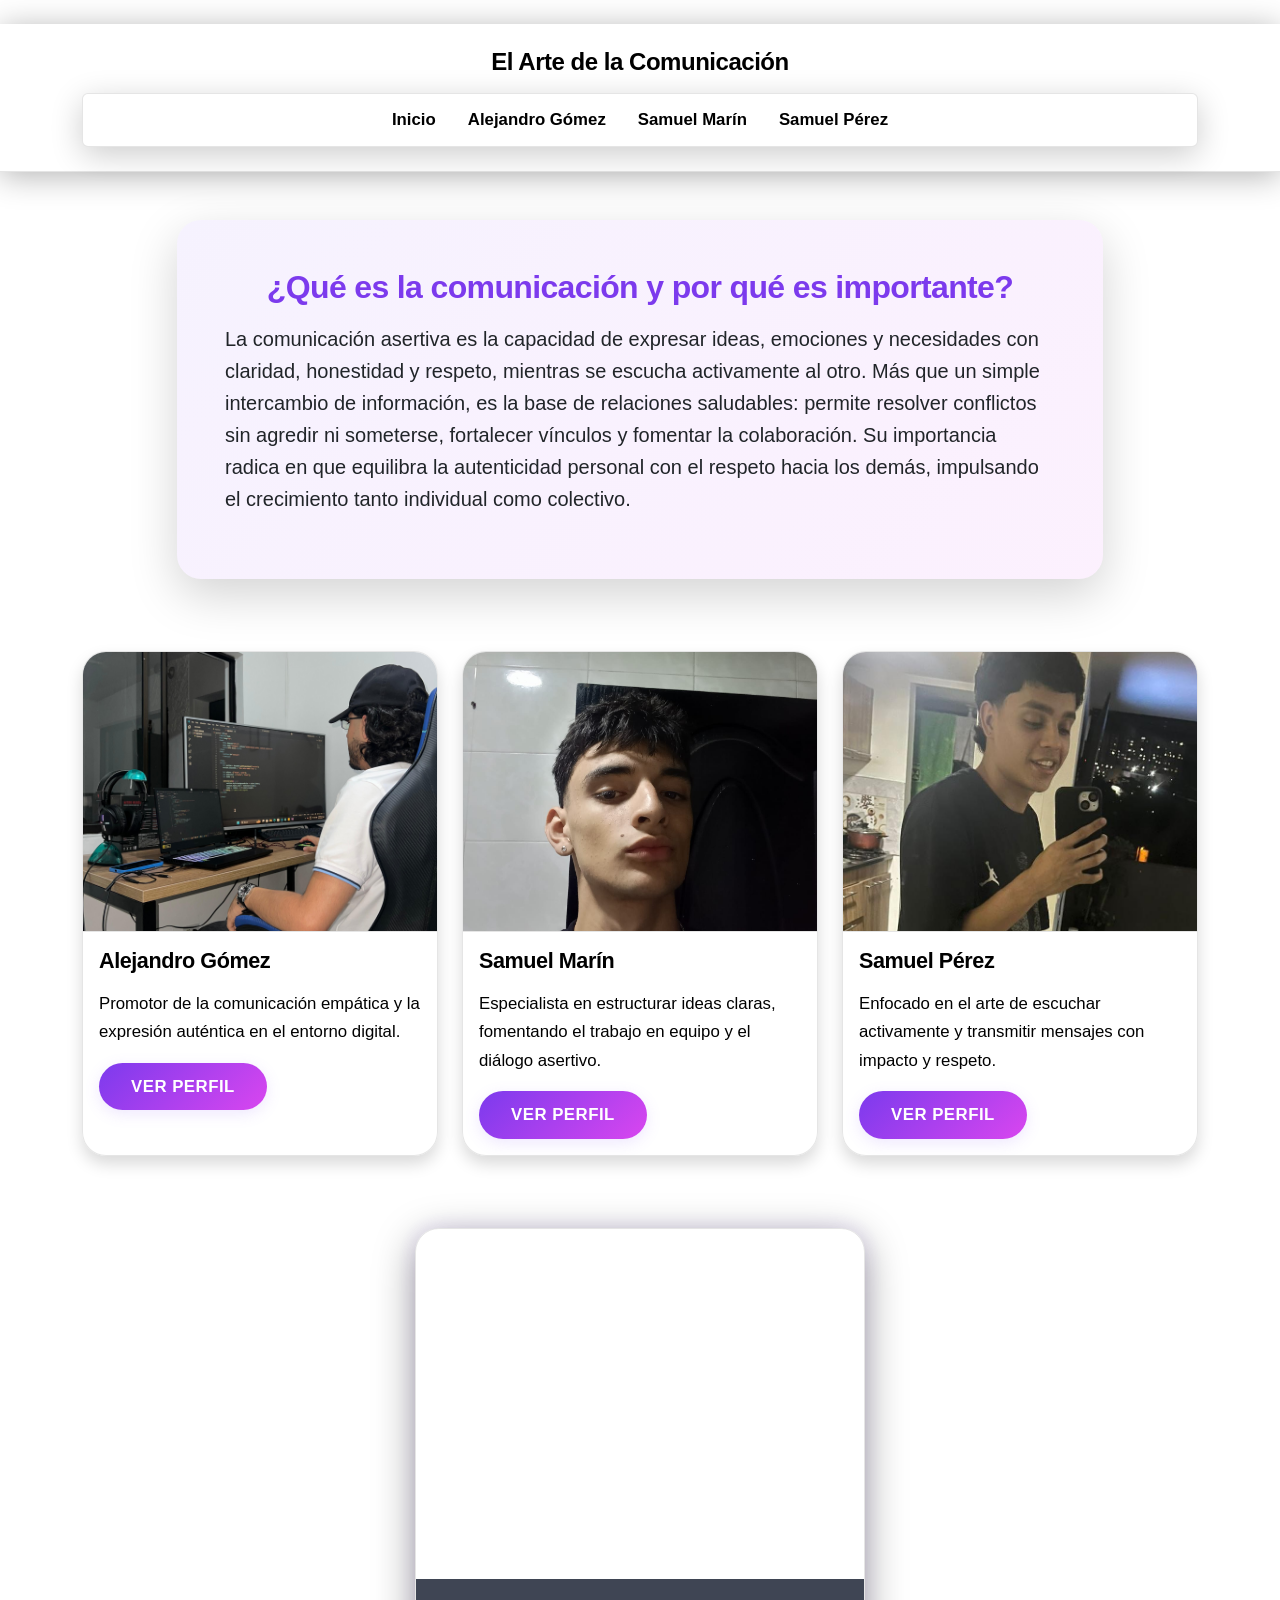
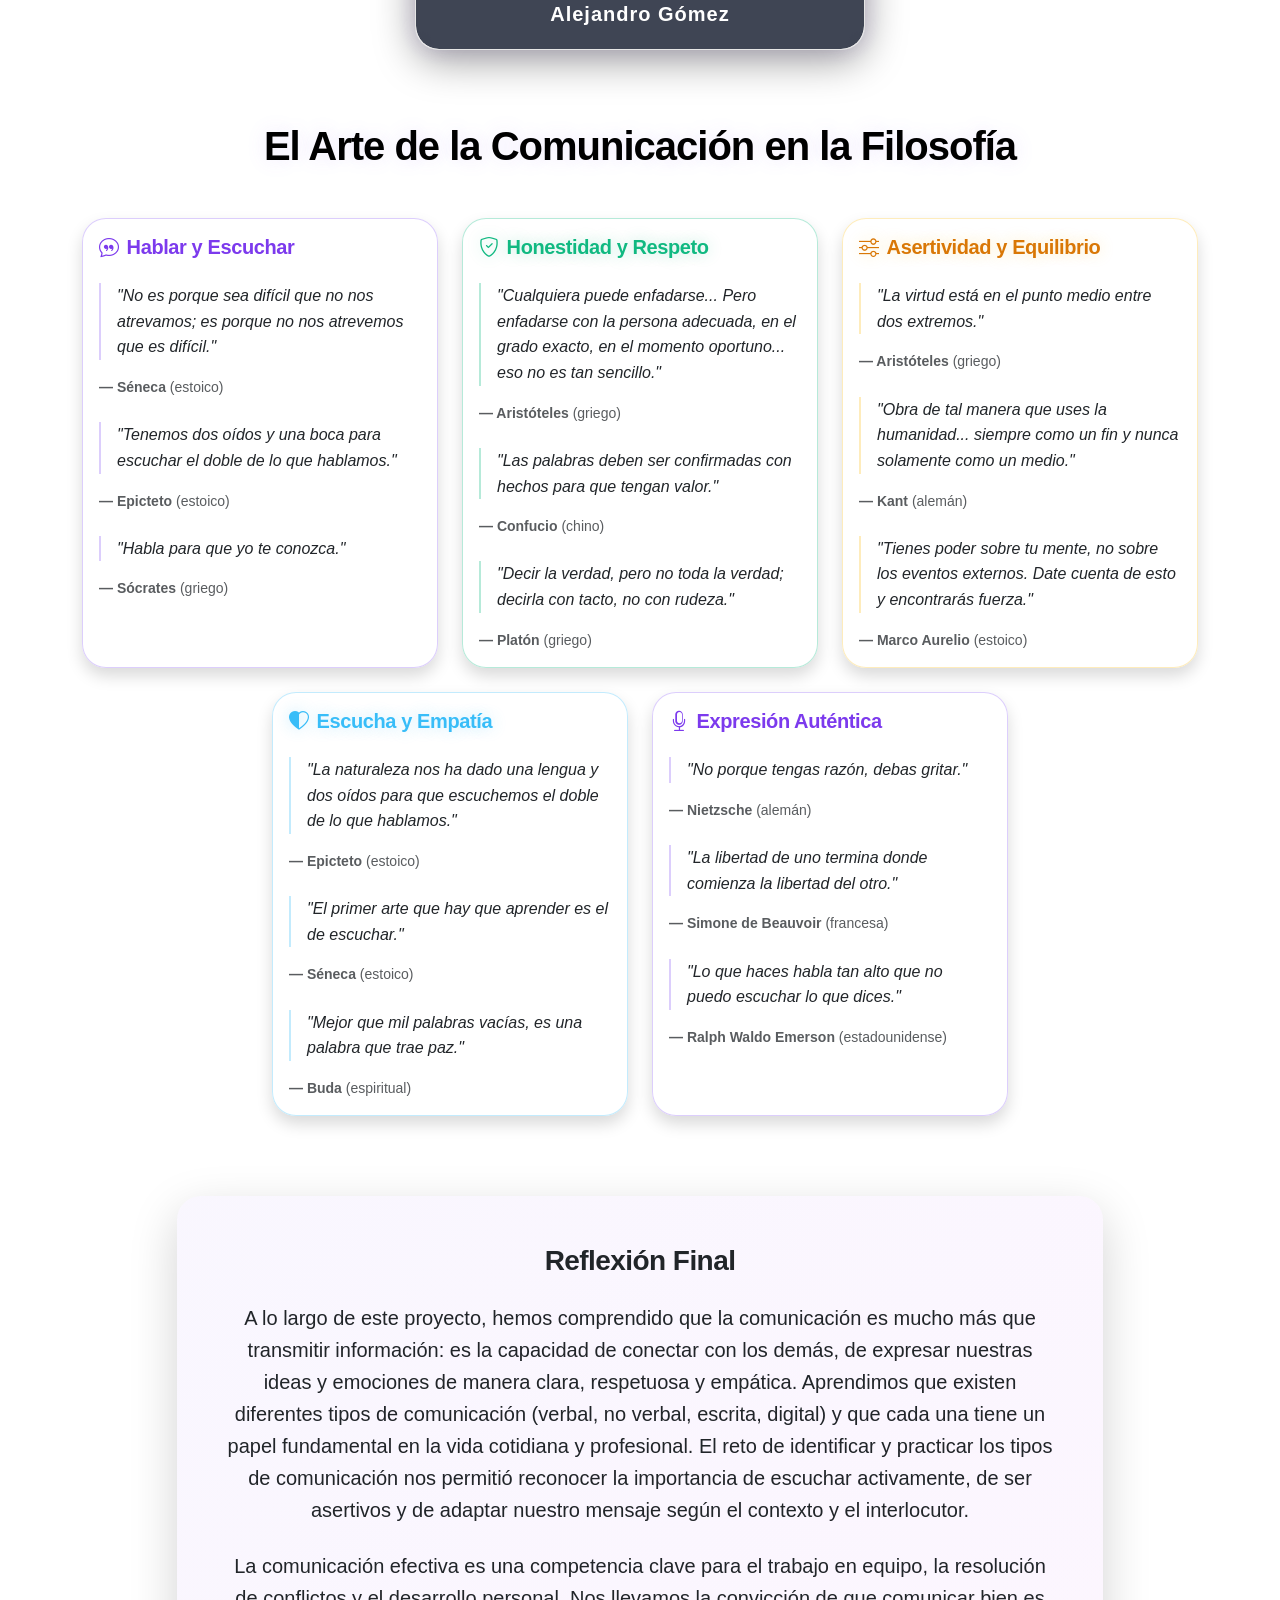
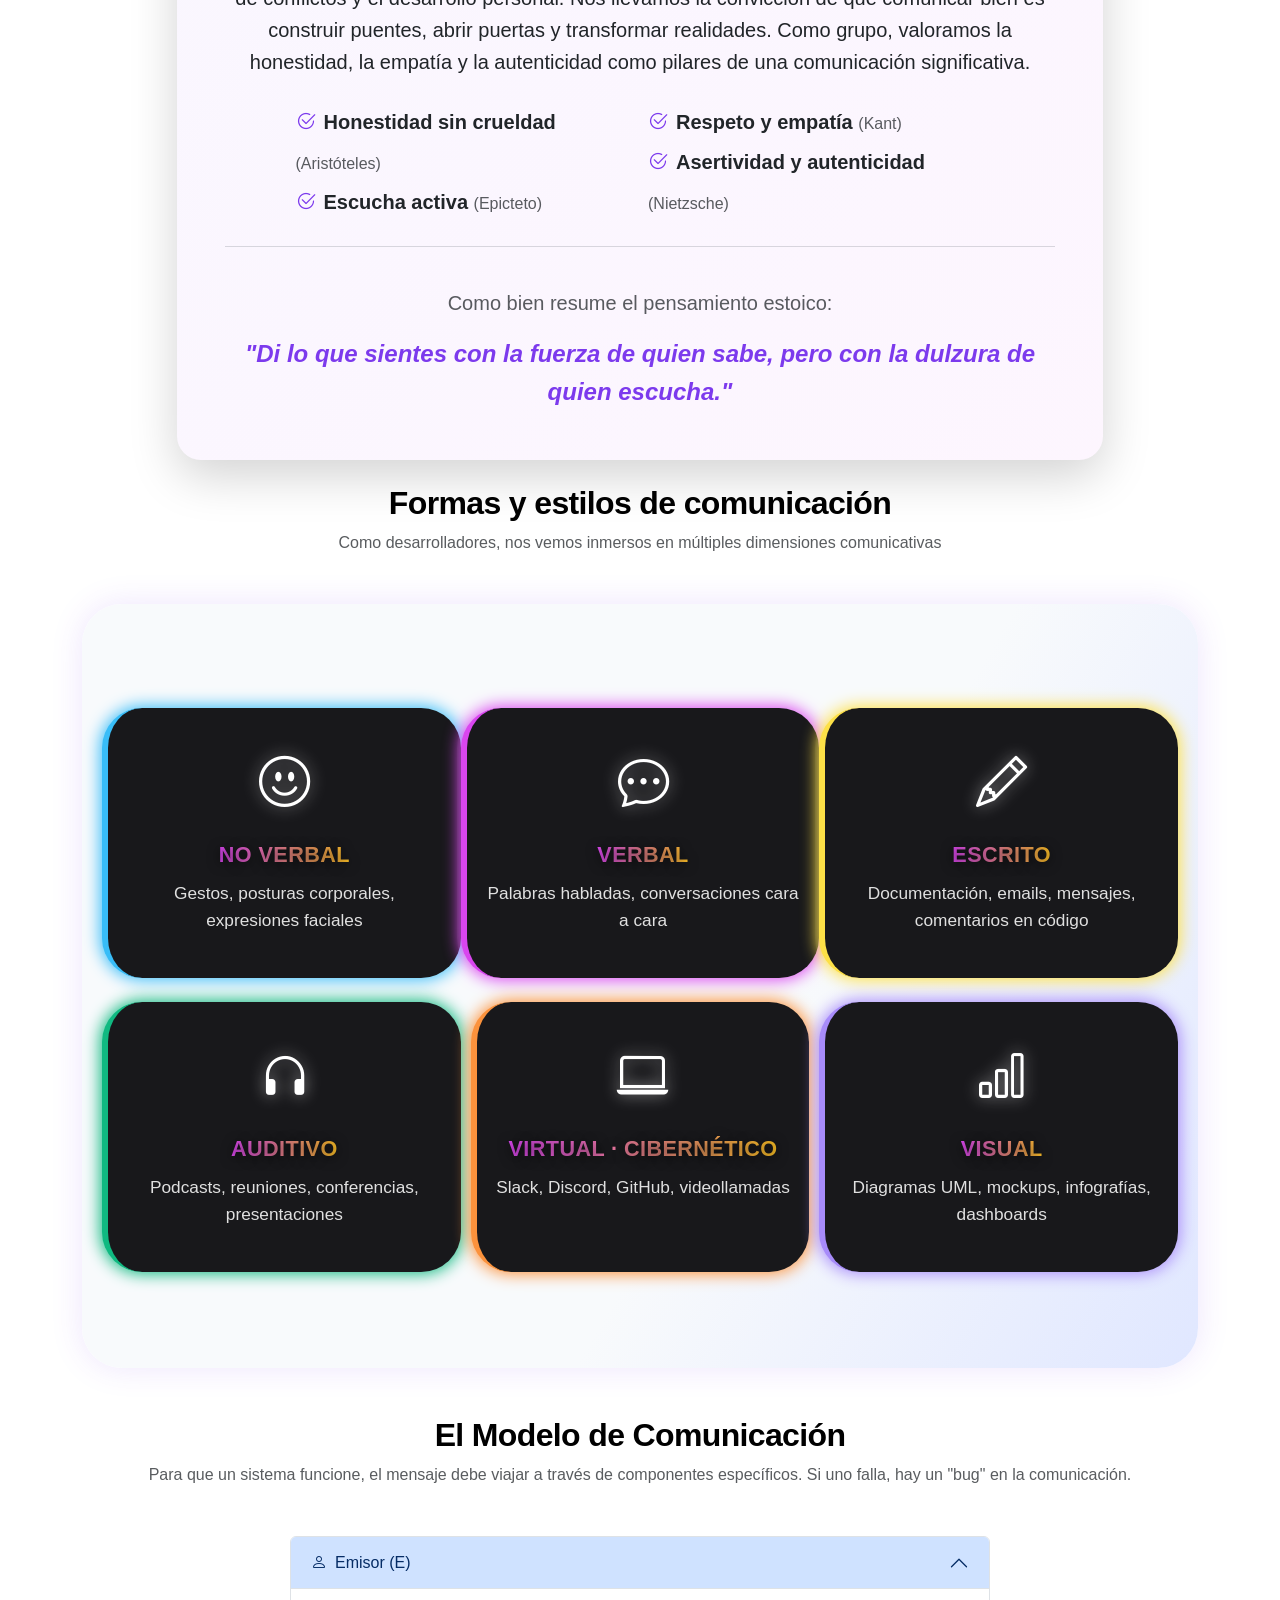
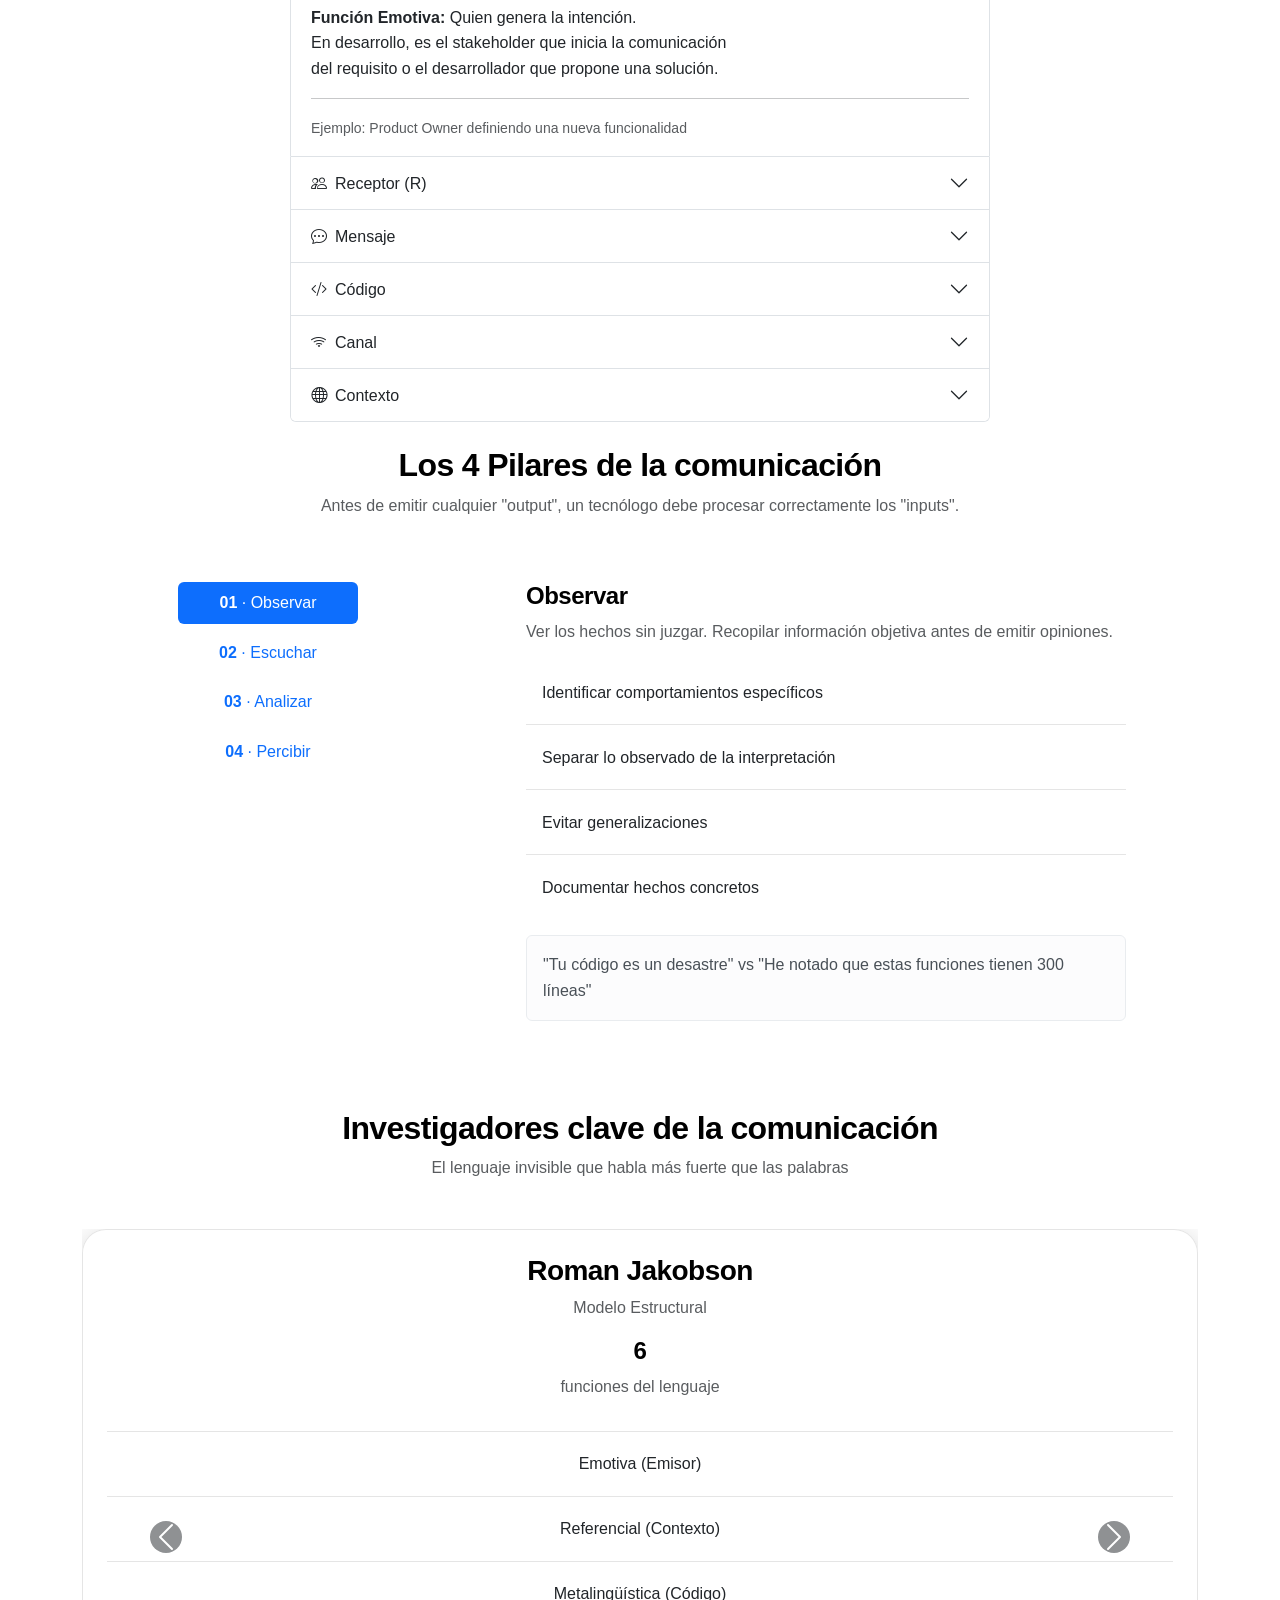
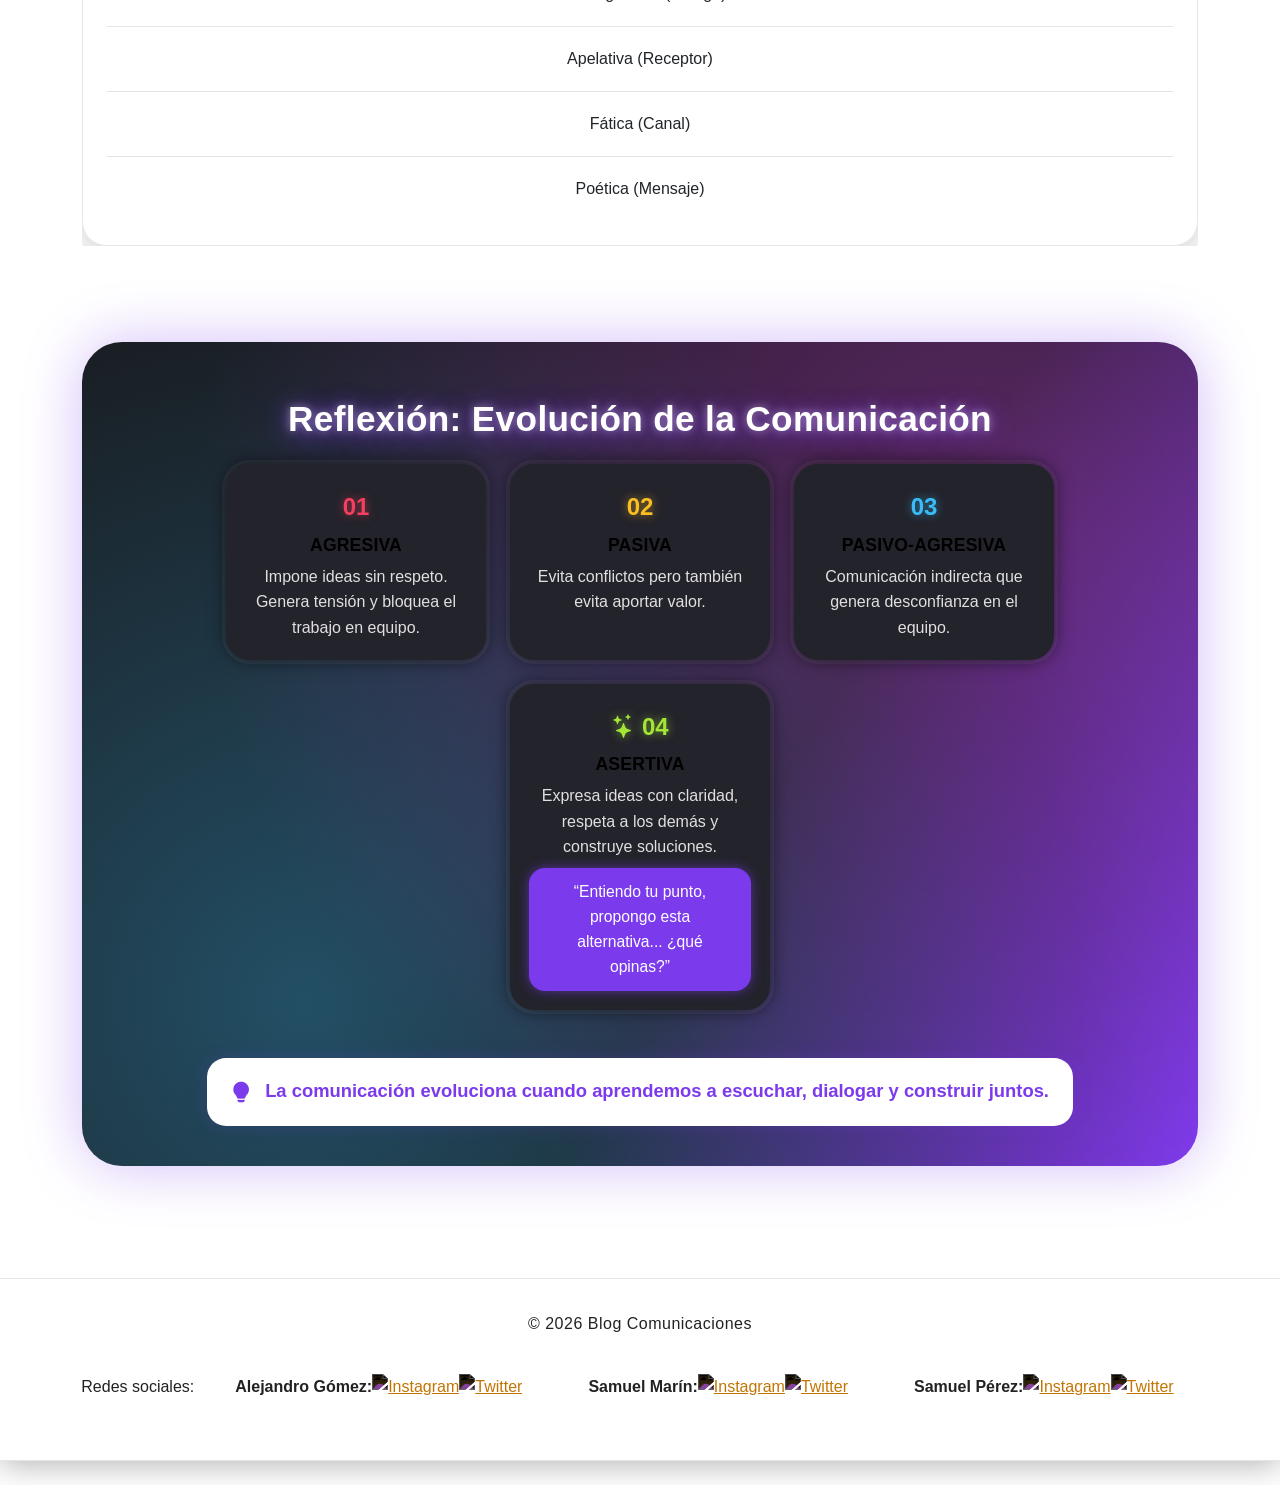
==== commit 248b5f1e: "V10" ====
--- a/index.html
+++ b/index.html
@@ -4,7 +4,7 @@
 <head>
     <meta charset="UTF-8">
     <meta name="viewport" content="width=device-width, initial-scale=1.0">
-    <title>Vlog: El Arte de la Comunicación</title>
+        <title>Blog: El Arte de la Comunicación</title>
     <link href="https://cdn.jsdelivr.net/npm/bootstrap@5.3.2/dist/css/bootstrap.min.css" rel="stylesheet">
     <link rel="stylesheet" href="styles.css">
     <link rel="stylesheet" href="https://cdn.jsdelivr.net/npm/bootstrap-icons@1.11.3/font/bootstrap-icons.min.css">
@@ -286,9 +286,440 @@
                 </div>
             </div>
         </div>
+        <div class="text-center mb-5">
+    <h2 class="fw-bold">Formas y estilos de comunicación</h2>
+    <p class="text-muted">
+      Como desarrolladores, nos vemos inmersos en múltiples dimensiones comunicativas
+    </p>
+  </div>
+
+    <!-- GRID DE ESTILOS DE COMUNICACIÓN -->
+    <div class="fondo-comunicacion-contraste py-5 mb-5">
+      <div class="container">
+        <div class="row gx-0 gy-4 grid-comunicacion-nueva justify-content-center text-center">
+          <div class="col-12 col-md-6 col-lg-4 d-flex align-items-stretch justify-content-center">
+            <div class="com-card neon-card neon-blue mx-auto">
+              <span class="com-icon"><i class="bi bi-emoji-smile"></i></span>
+              <h5 class="com-title titulo-verbal">No verbal</h5>
+              <p class="com-desc">Gestos, posturas corporales, expresiones faciales</p>
+            </div>
+          </div>
+          <div class="col-12 col-md-6 col-lg-4 d-flex align-items-stretch justify-content-center">
+            <div class="com-card neon-card neon-pink mx-auto">
+              <span class="com-icon"><i class="bi bi-chat-dots"></i></span>
+              <h5 class="com-title titulo-verbal">Verbal</h5>
+              <p class="com-desc">Palabras habladas, conversaciones cara a cara</p>
+            </div>
+          </div>
+          <div class="col-12 col-md-6 col-lg-4 d-flex align-items-stretch justify-content-center">
+            <div class="com-card neon-card neon-yellow mx-auto">
+              <span class="com-icon"><i class="bi bi-pencil"></i></span>
+              <h5 class="com-title titulo-verbal">Escrito</h5>
+              <p class="com-desc">Documentación, emails, mensajes, comentarios en código</p>
+            </div>
+          </div>
+          <div class="col-12 col-md-6 col-lg-4 d-flex align-items-stretch justify-content-center">
+            <div class="com-card neon-card neon-green mx-auto">
+              <span class="com-icon"><i class="bi bi-headphones"></i></span>
+              <h5 class="com-title titulo-verbal">Auditivo</h5>
+              <p class="com-desc">Podcasts, reuniones, conferencias, presentaciones</p>
+            </div>
+          </div>
+          <div class="col-12 col-md-6 col-lg-4 d-flex align-items-stretch justify-content-center">
+            <div class="com-card neon-card neon-orange mx-auto">
+              <span class="com-icon"><i class="bi bi-laptop"></i></span>
+              <h5 class="com-title titulo-verbal">Virtual · Cibernético</h5>
+              <p class="com-desc">Slack, Discord, GitHub, videollamadas</p>
+            </div>
+          </div>
+          <div class="col-12 col-md-6 col-lg-4 d-flex align-items-stretch justify-content-center">
+            <div class="com-card neon-card neon-purple mx-auto">
+              <span class="com-icon"><i class="bi bi-bar-chart"></i></span>
+              <h5 class="com-title titulo-verbal">Visual</h5>
+              <p class="com-desc">Diagramas UML, mockups, infografías, dashboards</p>
+            </div>
+          </div>
+        </div>
+      </div>
+    </div>
+  <div class="text-center mb-5">
+    <h2 class="fw-bold">El Modelo de Comunicación</h2>
+    <p class="text-muted">
+      Para que un sistema funcione, el mensaje debe viajar a través de componentes específicos.
+      Si uno falla, hay un "bug" en la comunicación.
+    </p>
+  </div>
+
+  <div class="row g-4 justify-content-center">
+
+    <!-- CENTRADO DEL ACCORDION -->
+    <div class="col-lg-8 d-flex justify-content-center">
+      <div class="w-100" style="max-width: 700px;">
+        <div class="accordion" id="modeloComunicacion">
+
+        <!-- EMISOR -->
+        <div class="accordion-item">
+          <h2 class="accordion-header">
+            <button class="accordion-button" data-bs-toggle="collapse" data-bs-target="#emisor">
+              <i class="bi bi-person me-2"></i> Emisor (E)
+            </button>
+          </h2>
+          <div id="emisor" class="accordion-collapse collapse show" data-bs-parent="#modeloComunicacion">
+            <div class="accordion-body">
+              <strong>Función Emotiva:</strong> Quien genera la intención. <br>
+              En desarrollo, es el stakeholder que inicia la comunicación <br>
+              del requisito o el desarrollador que propone una solución.
+              <hr>
+              <small class="text-muted">Ejemplo: Product Owner definiendo una nueva funcionalidad</small>
+            </div>
+          </div>
+        </div>
+
+        <!-- RECEPTOR -->
+        <div class="accordion-item">
+          <h2 class="accordion-header">
+            <button class="accordion-button collapsed" data-bs-toggle="collapse" data-bs-target="#receptor">
+              <i class="bi bi-people me-2"></i> Receptor (R)
+            </button>
+          </h2>
+          <div id="receptor" class="accordion-collapse collapse" data-bs-parent="#modeloComunicacion">
+            <div class="accordion-body">
+              <strong>Función Apelativa:</strong> Quien procesa la información. <br>
+              El equipo de desarrollo que recibe y ejecuta las órdenes o el cliente <br>
+              que recibe actualizaciones.
+              <hr>
+              <small class="text-muted">Ejemplo: Equipo Scrum recibiendo user stories</small>
+            </div>
+          </div>
+        </div>
+
+        <!-- MENSAJE -->
+        <div class="accordion-item">
+          <h2 class="accordion-header">
+            <button class="accordion-button collapsed" data-bs-toggle="collapse" data-bs-target="#mensaje">
+              <i class="bi bi-chat-dots me-2"></i> Mensaje
+            </button>
+          </h2>
+          <div id="mensaje" class="accordion-collapse collapse" data-bs-parent="#modeloComunicacion">
+            <div class="accordion-body">
+              <strong>Función Poética:</strong> El paquete de datos transmitido. <br>
+              La información estructurada que contiene el contenido a comunicar.
+              <hr>
+              <small class="text-muted">Ejemplo: Especificación técnica o documentación de API</small>
+            </div>
+          </div>
+        </div>
+
+        <!-- CODIGO -->
+        <div class="accordion-item">
+          <h2 class="accordion-header">
+            <button class="accordion-button collapsed" data-bs-toggle="collapse" data-bs-target="#codigo">
+              <i class="bi bi-code-slash me-2"></i> Código
+            </button>
+          </h2>
+          <div id="codigo" class="accordion-collapse collapse" data-bs-parent="#modeloComunicacion">
+            <div class="accordion-body">
+              <strong>Función Metalingüística:</strong> El lenguaje o protocolo usado. <br>
+              Puede ser lenguaje natural, diagramas UML, o código de programación compartido.
+              <hr>
+              <small class="text-muted">Ejemplo: JavaScript, diagramas, Jira</small>
+            </div>
+          </div>
+        </div>
+
+        <!-- CANAL -->
+        <div class="accordion-item">
+          <h2 class="accordion-header">
+            <button class="accordion-button collapsed" data-bs-toggle="collapse" data-bs-target="#canal">
+              <i class="bi bi-wifi me-2"></i> Canal
+            </button>
+          </h2>
+          <div id="canal" class="accordion-collapse collapse" data-bs-parent="#modeloComunicacion">
+            <div class="accordion-body">
+              <strong>Función Fática:</strong> El medio físico o virtual por donde viaja el mensaje. <br>
+              Si falla el canal, hay un "404" en la comunicación.
+              <hr>
+              <small class="text-muted">Ejemplo: Slack, Zoom, email</small>
+            </div>
+          </div>
+        </div>
+                <div class="accordion-item">
+          <h2 class="accordion-header">
+            <button class="accordion-button collapsed" data-bs-toggle="collapse" data-bs-target="#contexto">
+              <i class="bi bi-globe me-2"></i> Contexto
+            </button>
+          </h2>
+          <div id="contexto" class="accordion-collapse collapse" data-bs-parent="#modeloComunicacion">
+            <div class="accordion-body">
+              <strong>Función Referencial:</strong> El entorno que da sentido a los datos. <br>
+              Sin contexto, el mensaje puede malinterpretarse completamente.
+              <hr>
+              <small class="text-muted">Ejemplo: Sprint, deadline, tecnologías</small>
+            </div>
+          </div>
+        </div>
+
+        </div>
+      </div>
+    </div>
+    <div class="text-center mb-5">
+    <h2 class="fw-bold">Los 4 Pilares de la comunicación</h2>
+    <p class="text-muted">
+      Antes de emitir cualquier "output", un tecnólogo debe procesar correctamente los "inputs".
+    </p>
+  </div>
+
+  <div class="row justify-content-center align-items-start">
+
+    <!-- PILARES CENTRADOS -->
+    <div class="col-lg-4 mb-4 d-flex flex-column align-items-center">
+      <div class="nav flex-column nav-pills w-100 align-items-center" id="pilares-tab" role="tablist">
+        <button class="nav-link active text-center mb-2" data-bs-toggle="pill" data-bs-target="#p1" style="min-width: 180px;"> <strong>01</strong> · Observar </button>
+        <button class="nav-link text-center mb-2" data-bs-toggle="pill" data-bs-target="#p2" style="min-width: 180px;"> <strong>02</strong> · Escuchar </button>
+        <button class="nav-link text-center mb-2" data-bs-toggle="pill" data-bs-target="#p3" style="min-width: 180px;"> <strong>03</strong> · Analizar </button>
+        <button class="nav-link text-center" data-bs-toggle="pill" data-bs-target="#p4" style="min-width: 180px;"> <strong>04</strong> · Percibir </button>
+      </div>
+    </div>
+
+    <!-- CONTENIDO CENTRADO -->
+    <div class="col-lg-8 d-flex justify-content-center">
+      <div class="tab-content w-100" style="max-width: 600px;">
+
+        <!-- OBSERVAR -->
+        <div class="tab-pane fade show active" id="p1">
+
+          <h4 class="fw-bold">Observar</h4>
+          <p class="text-muted">
+            Ver los hechos sin juzgar. Recopilar información objetiva antes de emitir opiniones.
+          </p>
+
+          <ul class="list-group list-group-flush mb-3">
+            <li class="list-group-item">Identificar comportamientos específicos</li>
+            <li class="list-group-item">Separar lo observado de la interpretación</li>
+            <li class="list-group-item">Evitar generalizaciones</li>
+            <li class="list-group-item">Documentar hechos concretos</li>
+          </ul>
+
+          <div class="alert alert-light">
+            "Tu código es un desastre" vs "He notado que estas funciones tienen 300 líneas"
+          </div>
+
+        </div>
+
+        <!-- ESCUCHAR -->
+        <div class="tab-pane fade" id="p2">
+
+          <h4 class="fw-bold">Escuchar</h4>
+          <p class="text-muted">
+            Atención activa al cliente o equipo. No solo oír, sino comprender el mensaje completo.
+          </p>
+
+          <div class="alert alert-light">
+            Leer completamente las user stories antes de estimar evita errores de comunicación.
+          </div>
+
+        </div>
+
+        <!-- ANALIZAR -->
+        <div class="tab-pane fade" id="p3">
+
+          <h4 class="fw-bold">Analizar</h4>
+          <p class="text-muted">
+            Procesar la información de forma lógica y aplicar pensamiento crítico.
+          </p>
+
+          <div class="alert alert-light">
+            Como en debugging: reproduce el error antes de proponer una solución.
+          </div>
+
+        </div>
+
+        <!-- PERCIBIR -->
+        <div class="tab-pane fade" id="p4">
+
+          <h4 class="fw-bold">Percibir</h4>
+          <p class="text-muted">
+            Entender el contexto y reconocer emociones propias y ajenas.
+          </p>
+
+          <div class="alert alert-light">
+            La asertividad surge al combinar correctamente los 4 pilares.
+          </div>
+
+        </div>
+
+      </div>
+
+    </div>
+
+  </div>
+
+</section>
+<div class="divider"></div>
+
+<section class="container my-5">
+
+  <!-- TITULO -->
+  <div class="text-center mb-5">
+    <h2 class="fw-bold">Investigadores clave de la comunicación</h2>
+    <p class="text-muted">
+      El lenguaje invisible que habla más fuerte que las palabras
+    </p>
+  </div>
+
+  <!-- CAROUSEL -->
+  <div id="investCarousel" class="carousel slide" data-bs-ride="carousel">
+  <div class="carousel-inner fixed-carousel">
+
+      <!-- JAKOBSON -->
+      <div class="carousel-item active">
+        <div class="card text-center p-4">
+
+          <h3 class="fw-bold">Roman Jakobson</h3>
+          <p class="text-muted">Modelo Estructural</p>
+
+          <h1 class="fw-bold">6</h1>
+          <p class="text-muted">funciones del lenguaje</p>
+
+          <ul class="list-group list-group-flush mt-3">
+            <li class="list-group-item">Emotiva (Emisor)</li>
+            <li class="list-group-item">Referencial (Contexto)</li>
+            <li class="list-group-item">Metalingüística (Código)</li>
+            <li class="list-group-item">Apelativa (Receptor)</li>
+            <li class="list-group-item">Fática (Canal)</li>
+            <li class="list-group-item">Poética (Mensaje)</li>
+          </ul>
+
+        </div>
+      </div>
+
+      <!-- EKMAN -->
+      <div class="carousel-item">
+        <div class="card text-center p-4">
+
+          <h3 class="fw-bold">Paul Ekman</h3>
+          <p class="text-muted">Microexpresiones</p>
+
+          <h1 class="fw-bold">7</h1>
+          <p class="text-muted">emociones universales</p>
+
+          <ul class="list-group list-group-flush mt-3">
+            <li class="list-group-item">Alegría</li>
+            <li class="list-group-item">Ira</li>
+            <li class="list-group-item">Sorpresa</li>
+            <li class="list-group-item">Tristeza</li>
+            <li class="list-group-item">Miedo</li>
+            <li class="list-group-item">Asco</li>
+            <li class="list-group-item">Desprecio</li>
+          </ul>
+
+        </div>
+      </div>
+
+      <!-- MEHRABIAN -->
+      <div class="carousel-item">
+        <div class="card text-center p-4">
+
+          <h3 class="fw-bold">Albert Mehrabian</h3>
+          <p class="text-muted">Regla 7-38-55</p>
+
+          <h5 class="fw-bold mt-3">Distribución del impacto comunicativo</h5>
+          <p class="text-muted">lenguaje corporal</p>
+
+          <div class="mt-3">
+
+            <!-- ITEM -->
+            <div class="row align-items-center mb- small">
+              <div class="col-5">Palabras</div>
+              <div class="col-4">
+                <div class="progress" style="height: 6px;">
+                  <div class="progress-bar" style="width: 7%"></div>
+                </div>
+              </div>
+              <div class="col-3 text-end">7%</div>
+            </div>
+
+            <!-- ITEM -->
+            <div class="row align-items-center mb-2 small">
+              <div class="col-5 text-nowrap">Tono de voz</div>
+              <div class="col-4">
+                <div class="progress" style="height: 6px;">
+                  <div class="progress-bar bg-secondary" style="width: 38%"></div>
+                </div>
+              </div>
+              <div class="col-3 text-end text-nowrap">38%</div>
+            </div>
+
+            <!-- ITEM -->
+            <div class="row align-items-center small">
+              <div class="col-5 ">Lenguaje corporal</div>
+              <div class="col-4">
+                <div class="progress" style="height: 6px;">
+                  <div class="progress-bar bg-dark" style="width: 55%"></div>
+                </div>
+              </div>
+              <div class="col-3 text-end">55%</div>
+            </div>
+
+          </div>
+        </div>
+      </div>
+
+    </div>
+
+    <!-- BOTONES -->
+    <button class="carousel-control-prev" type="button" data-bs-target="#investCarousel" data-bs-slide="prev">
+      <span class="carousel-control-prev-icon bg-dark rounded-circle"></span>
+    </button>
+
+    <button class="carousel-control-next" type="button" data-bs-target="#investCarousel" data-bs-slide="next">
+      <span class="carousel-control-next-icon bg-dark rounded-circle"></span>
+    </button>
+
+  </div>
+
+</section>
+
+<section class="container my-5 seccion-reflexion-nueva">
+  <div class="reflexion-bg">
+    <div class="reflexion-glow"></div>
+    <div class="row justify-content-center align-items-center text-center">
+      <div class="col-lg-10">
+        <h2 class="reflexion-titulo mb-4">Reflexión: Evolución de la Comunicación</h2>
+        <div class="reflexion-etapas d-flex flex-wrap justify-content-center gap-4 mb-4">
+          <div class="etapa-reflexion etapa-1">
+            <span class="etapa-num">01</span>
+            <h5>Agresiva</h5>
+            <p>Impone ideas sin respeto. Genera tensión y bloquea el trabajo en equipo.</p>
+          </div>
+          <div class="etapa-reflexion etapa-2">
+            <span class="etapa-num">02</span>
+            <h5>Pasiva</h5>
+            <p>Evita conflictos pero también evita aportar valor.</p>
+          </div>
+          <div class="etapa-reflexion etapa-3">
+            <span class="etapa-num">03</span>
+            <h5>Pasivo-Agresiva</h5>
+            <p>Comunicación indirecta que genera desconfianza en el equipo.</p>
+          </div>
+          <div class="etapa-reflexion etapa-4">
+            <span class="etapa-num"><i class="bi bi-stars"></i> 04</span>
+            <h5>Asertiva</h5>
+            <p>Expresa ideas con claridad, respeta a los demás y construye soluciones.</p>
+            <div class="etapa-cita mt-2">“Entiendo tu punto, propongo esta alternativa... ¿qué opinas?”</div>
+          </div>
+        </div>
+        <div class="reflexion-final mt-4">
+          <i class="bi bi-lightbulb-fill me-2"></i>
+          <span>La comunicación evoluciona cuando aprendemos a escuchar, dialogar y construir juntos.</span>
+        </div>
+      </div>
+    </div>
+  </div>
+</section>
     </main>
     <footer>
-        <p>&copy; 2026 Vlog Comunicaciones</p>
+           <p>&copy; 2026 Blog Comunicaciones</p>
         <div class="redes-footer">
             <span>Redes sociales:</span>
             <div class="redes-integrante">
--- a/styles.css
+++ b/styles.css
@@ -1,3 +1,262 @@
+/* ====== TÍTULO ESPECIAL PARA CARD VERBAL ====== */
+.titulo-verbal {
+    color: #fff;
+    background: linear-gradient(90deg, #d946ef 0%, #fbbf24 100%);
+    -webkit-background-clip: text;
+    -webkit-text-fill-color: transparent;
+    background-clip: text;
+    text-shadow: 0 0 18px #d946ef99, 0 0 8px #fbbf2499;
+    letter-spacing: 0.04em;
+    font-size: 1.5rem;
+    font-weight: 900;
+    text-transform: uppercase;
+}
+/* ====== FONDO CONTRASTE PARA FORMAS Y ESTILOS DE COMUNICACIÓN ====== */
+.fondo-comunicacion-contraste {
+    background: linear-gradient(120deg, #f8fafc 60%, #e0e7ff 100%);
+    border-radius: 2.5rem;
+    box-shadow: 0 0 32px 0 #7c3aed22, 0 0 0 4px #fff1;
+    position: relative;
+    margin-bottom: 3.5rem;
+    margin-top: 2rem;
+    padding-left: 0.5rem;
+    padding-right: 0.5rem;
+}
+@media (max-width: 768px) {
+    .fondo-comunicacion-contraste {
+        border-radius: 1.2rem;
+        padding-left: 0.1rem;
+        padding-right: 0.1rem;
+    }
+}
+/* ====== NUEVO ESTILO PARA SECCIÓN REFLEXIÓN DIFERENTE ====== */
+.seccion-reflexion-nueva {
+    margin-top: 4rem;
+    margin-bottom: 4rem;
+}
+.reflexion-bg {
+    background: linear-gradient(120deg, #18181b 60%, #7c3aed 100%);
+    border-radius: 2.5rem;
+    box-shadow: 0 0 60px 0 #7c3aed55, 0 0 0 8px #fff1;
+    position: relative;
+    overflow: hidden;
+    padding: 3.5rem 1.5rem 2.5rem 1.5rem;
+}
+.reflexion-glow {
+    position: absolute;
+    top: 0; left: 0; right: 0; bottom: 0;
+    background: radial-gradient(circle at 80% 20%, #d946ef55 0%, transparent 70%),
+                            radial-gradient(circle at 20% 80%, #38bdf855 0%, transparent 70%);
+    z-index: 0;
+}
+.reflexion-titulo {
+    color: #fff;
+    font-size: 2.2rem;
+    font-weight: 900;
+    letter-spacing: 0.01em;
+    text-shadow: 0 2px 24px #7c3aed, 0 0 8px #fff8;
+    position: relative;
+    z-index: 1;
+}
+.reflexion-etapas {
+    position: relative;
+    z-index: 1;
+}
+.etapa-reflexion {
+    background: #23232b;
+    border-radius: 1.5rem;
+    padding: 1.5rem 1.2rem 1.2rem 1.2rem;
+    min-width: 210px;
+    max-width: 260px;
+    color: #fff;
+    box-shadow: 0 0 18px 0 #000a, 0 0 0 4px #fff1;
+    display: flex;
+    flex-direction: column;
+    align-items: center;
+    transition: transform 0.2s, box-shadow 0.2s;
+}
+.etapa-reflexion:hover {
+    transform: scale(1.05) rotate(-1deg);
+    box-shadow: 0 0 32px 4px #d946ef99, 0 0 0 4px #fff2;
+}
+.etapa-num {
+    display: inline-block;
+    font-size: 1.5rem;
+    font-weight: 800;
+    margin-bottom: 0.5rem;
+    color: #d946ef;
+    text-shadow: 0 0 10px #d946ef99;
+}
+.etapa-1 .etapa-num { color: #f43f5e; text-shadow: 0 0 10px #f43f5e99; }
+.etapa-2 .etapa-num { color: #fbbf24; text-shadow: 0 0 10px #fbbf2499; }
+.etapa-3 .etapa-num { color: #38bdf8; text-shadow: 0 0 10px #38bdf899; }
+.etapa-4 .etapa-num { color: #a3e635; text-shadow: 0 0 10px #a3e63599; }
+.etapa-reflexion h5 {
+    font-size: 1.1rem;
+    font-weight: 700;
+    margin-bottom: 0.5rem;
+    text-transform: uppercase;
+    letter-spacing: 0.01em;
+}
+.etapa-reflexion p {
+    font-size: 1rem;
+    color: #e0e0e0;
+    margin-bottom: 0;
+}
+.etapa-cita {
+    font-size: 0.98rem;
+    color: #fff;
+    background: #7c3aed;
+    border-radius: 1rem;
+    padding: 0.7rem 1.2rem;
+    margin-top: 0.7rem;
+    box-shadow: 0 0 12px #7c3aed99;
+}
+.reflexion-final {
+    background: #fff;
+    color: #7c3aed;
+    font-size: 1.15rem;
+    font-weight: 700;
+    border-radius: 1.2rem;
+    padding: 1.1rem 1.5rem;
+    margin-top: 2.2rem;
+    box-shadow: 0 0 18px #7c3aed33;
+    display: inline-block;
+    position: relative;
+    z-index: 1;
+}
+.reflexion-final i {
+    font-size: 1.3rem;
+    vertical-align: middle;
+}
+@media (max-width: 768px) {
+    .reflexion-bg {
+        padding: 1.2rem 0.2rem 1.2rem 0.2rem;
+        border-radius: 1.2rem;
+    }
+    .reflexion-titulo {
+        font-size: 1.2rem;
+    }
+    .etapa-reflexion {
+        min-width: 140px;
+        max-width: 100%;
+        padding: 1rem 0.5rem 0.8rem 0.5rem;
+        border-radius: 0.7rem;
+    }
+    .reflexion-final {
+        font-size: 1rem;
+        padding: 0.7rem 0.7rem;
+        border-radius: 0.7rem;
+    }
+}
+/* ====== NUEVO ESTILO DIFERENTE PARA LA GRID DE COMUNICACIÓN ====== */
+.grid-comunicacion-nueva {
+    margin-bottom: 3rem;
+    margin-top: 2rem;
+    justify-content: center;
+}
+.com-card {
+    display: flex;
+    flex-direction: column;
+    align-items: center;
+    justify-content: flex-start;
+    min-height: 270px;
+    padding: 2.2rem 1.2rem 1.5rem 1.2rem;
+    border-radius: 2.5rem;
+    background: #18181b;
+    color: #fff;
+    box-shadow: 0 0 32px 0 rgba(0,0,0,0.45);
+    position: relative;
+    overflow: hidden;
+    border: none;
+    transition: transform 0.25s, box-shadow 0.25s;
+    margin: 0 0.5rem;
+}
+.com-card:hover {
+    transform: scale(1.04) rotate(-1deg);
+    z-index: 2;
+    box-shadow: 0 0 40px 8px var(--accent-pink), 0 0 0 4px #fff2;
+}
+.com-icon {
+    font-size: 3.2rem;
+    margin-bottom: 1.1rem;
+    filter: drop-shadow(0 0 8px #fff8);
+}
+.com-title {
+    font-size: 1.35rem;
+    font-weight: 800;
+    letter-spacing: 0.02em;
+    margin-bottom: 0.7rem;
+    text-transform: uppercase;
+    text-shadow: 0 2px 12px #000a;
+}
+.com-desc {
+    font-size: 1.08rem;
+    color: #e0e0e0;
+    text-align: center;
+    margin-bottom: 0;
+}
+/* Efectos de neón por tipo */
+.neon-card {
+    box-shadow: 0 0 0 4px #fff1, 0 0 32px 0 #000a;
+    border: none;
+}
+.neon-blue {
+    box-shadow: 0 0 16px 2px #38bdf8, 0 0 0 4px #fff1;
+    border-left: 6px solid #38bdf8;
+}
+.neon-pink {
+    box-shadow: 0 0 16px 2px #d946ef, 0 0 0 4px #fff1;
+    border-left: 6px solid #d946ef;
+}
+.neon-yellow {
+    box-shadow: 0 0 16px 2px #fde047, 0 0 0 4px #fff1;
+    border-left: 6px solid #fde047;
+}
+.neon-green {
+    box-shadow: 0 0 16px 2px #10b981, 0 0 0 4px #fff1;
+    border-left: 6px solid #10b981;
+}
+.neon-orange {
+    box-shadow: 0 0 16px 2px #fb923c, 0 0 0 4px #fff1;
+    border-left: 6px solid #fb923c;
+}
+.neon-purple {
+    box-shadow: 0 0 16px 2px #a78bfa, 0 0 0 4px #fff1;
+    border-left: 6px solid #a78bfa;
+}
+@media (max-width: 768px) {
+    .com-card {
+        min-height: 200px;
+        padding: 1.2rem 0.7rem 1.2rem 0.7rem;
+        border-radius: 1.2rem;
+        margin: 0 0.1rem 1.2rem 0.1rem;
+    }
+    .com-title {
+        font-size: 1.1rem;
+    }
+    .com-icon {
+        font-size: 2.1rem;
+    }
+}
+/* ====== GRID DE ESTILOS DE COMUNICACIÓN ====== */
+.grid-comunicacion {
+    margin-bottom: 3rem;
+}
+.card-comunicacion {
+    border: 2px solid var(--glass-border);
+    box-shadow: 0 4px 24px rgba(139, 92, 246, 0.08);
+    transition: box-shadow 0.3s, border-color 0.3s;
+}
+.card-comunicacion:hover {
+    border-color: var(--accent-purple);
+    box-shadow: 0 8px 32px var(--primary-glow);
+}
+.icono-comunicacion {
+    font-size: 2.7rem;
+    color: var(--accent-purple);
+    text-shadow: 0 0 10px var(--primary-glow);
+}
 @import url('https://fonts.googleapis.com/css2?family=Outfit:wght@300;400;500;600;700;800&family=Inter:wght@300;400;500;600&display=swap');
 
 /* ====== CONFIGURACIÓN BASE Y VARIABLES ====== */
